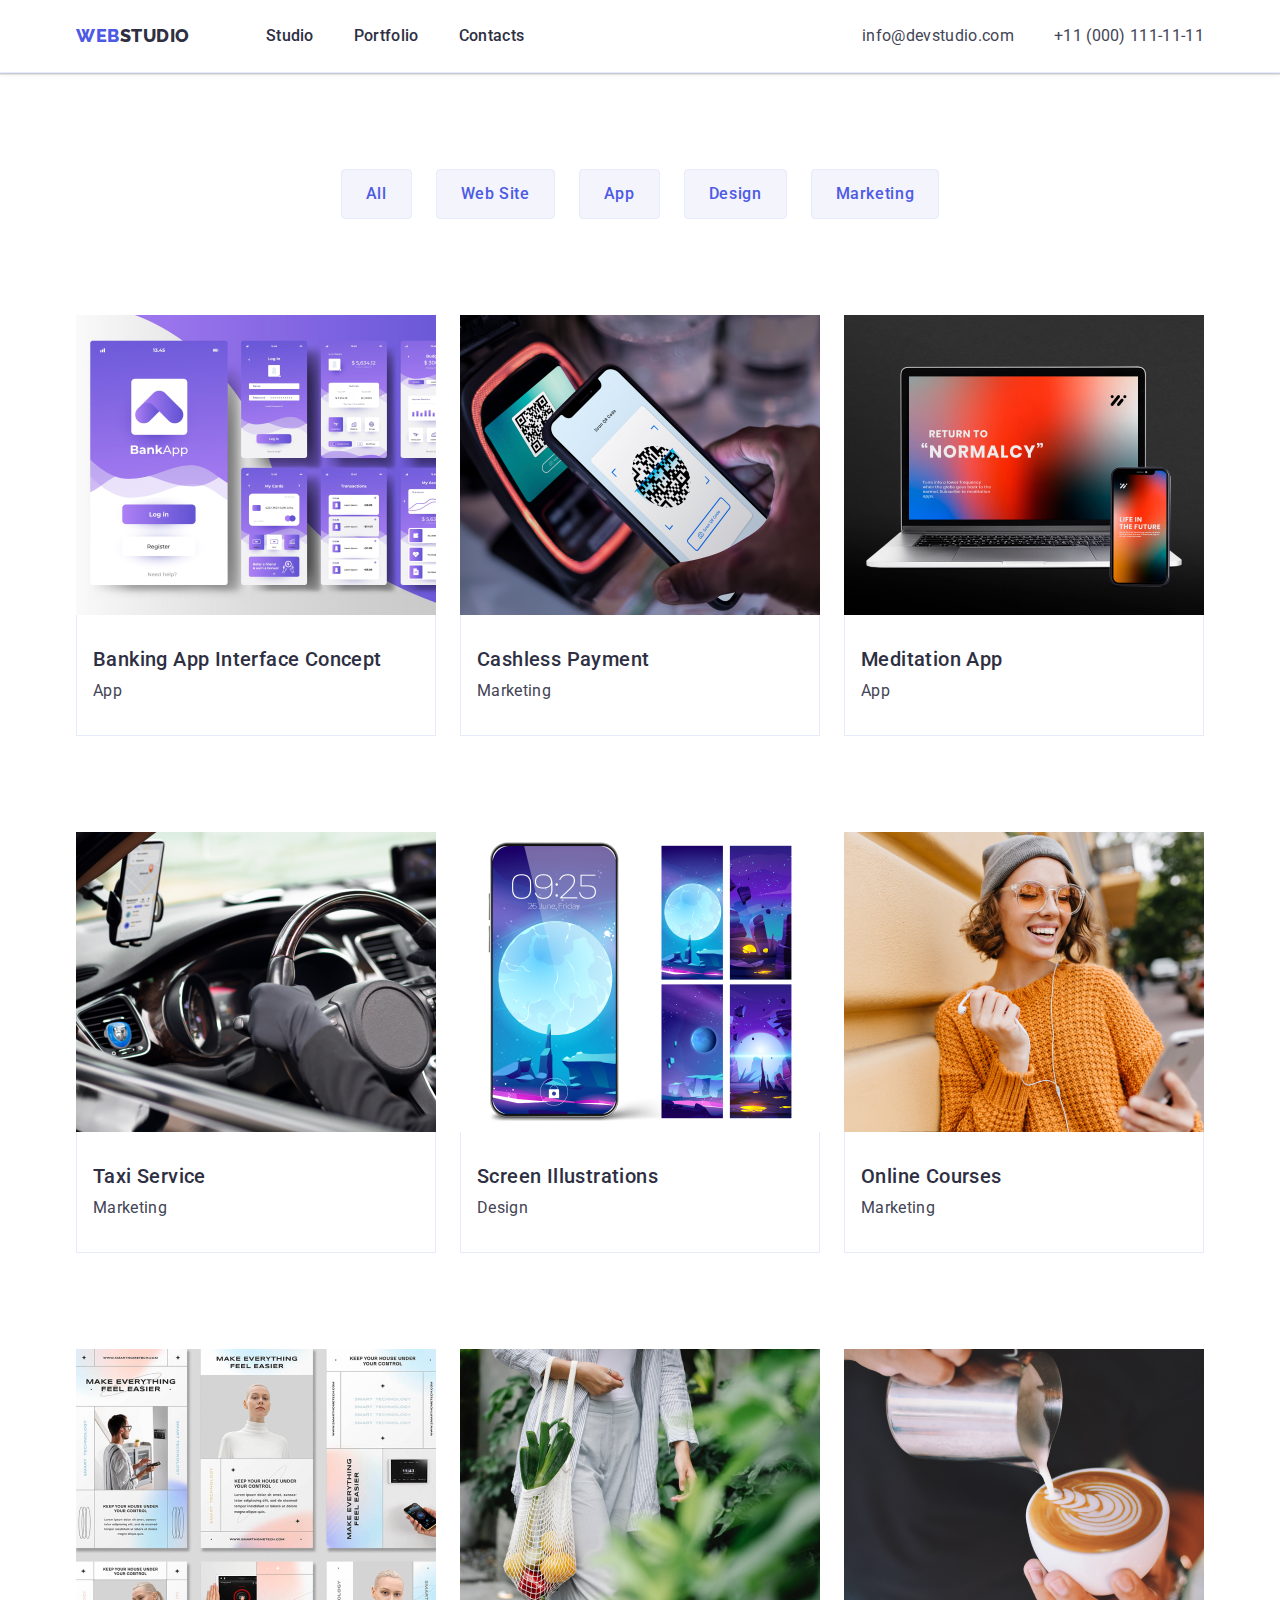
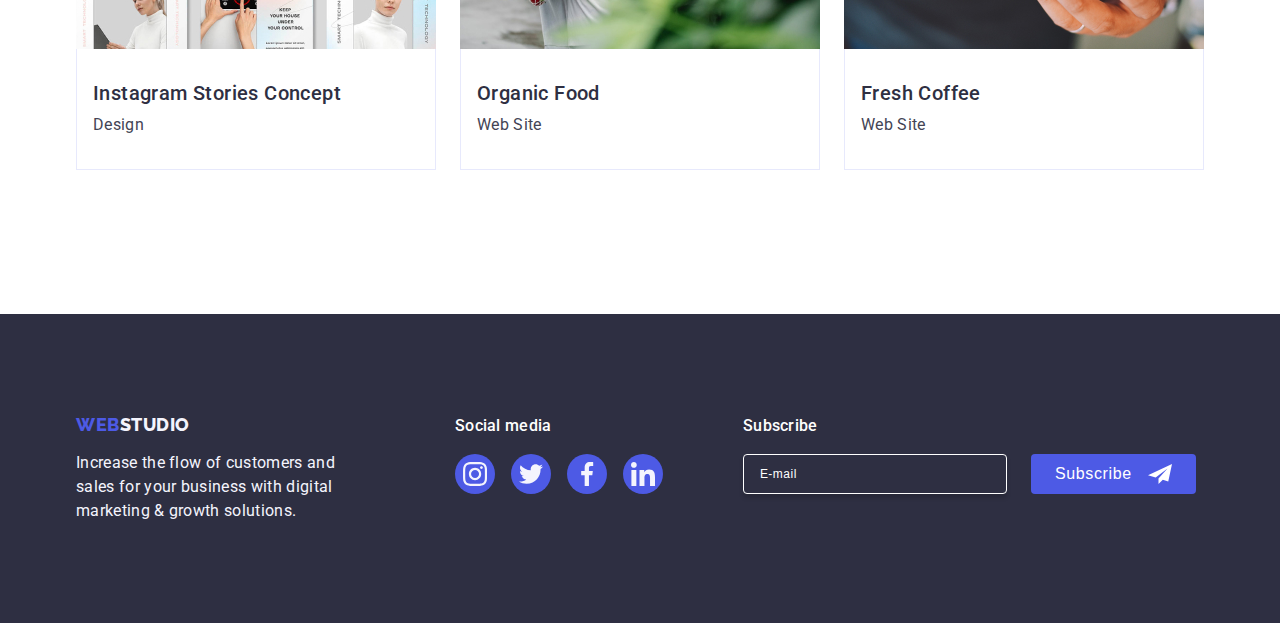
==== portfolio.html @ e76fdb31 "Initial commit" ====
<!DOCTYPE html>
<html lang="en">
  <head>
    <meta charset="UTF-8" />
    <meta name="viewport" content="width=device-width, initial-scale=1.0" />
    <link rel="preconnect" href="https://fonts.googleapis.com" />
    <link rel="preconnect" href="https://fonts.gstatic.com" crossorigin />
    <link
      rel="stylesheet"
      href="https://cdnjs.cloudflare.com/ajax/libs/modern-normalize/2.0.0/modern-normalize.min.css"
      integrity="sha512-4xo8blKMVCiXpTaLzQSLSw3KFOVPWhm/TRtuPVc4WG6kUgjH6J03IBuG7JZPkcWMxJ5huwaBpOpnwYElP/m6wg=="
      crossorigin="anonymous"
      referrerpolicy="no-referrer"
    />
    <link
      href="https://fonts.googleapis.com/css2?family=Raleway:wght@800&family=Roboto:wght@400;500;700;900&display=swap"
      rel="stylesheet"
    />
    <link rel="stylesheet" href="./css/styles.css" />
    <title>Document</title>
  </head>
  <body>
    <header class="header">
      <div class="container container-header">
        <nav class="logo-nav">
          <a href="./index.html" class="logo-link"
            >Web<span class="logo-part">Studio</span></a
          >

          <ul class="list">
            <li>
              <a class="page-description-link" href="./index.html">Studio</a>
            </li>
            <li>
              <a class="page-description-link" href="./portfolio.html"
                >Portfolio</a
              >
            </li>
            <li><a class="page-description-link" href="">Contacts</a></li>
          </ul>
        </nav>

        <address class="contact">
          <ul class="list">
            <li>
              <a
                href="mailto:info@devstudio.com"
                class="address-description link"
                >info@devstudio.com</a
              >
            </li>
            <li>
              <a href="tel:+110001111111" class="address-description link"
                >+11 (000) 111-11-11</a
              >
            </li>
          </ul>
        </address>
      </div>
    </header>
    <main>
      <section class="projects">
        <div class="container">
          <h1 class="visually-hidden">.</h1>
          <ul class="filter-list list">
            <li>
              <button
                class="filter layout portfolio-button-transition"
                type="button"
              >
                All
              </button>
            </li>
            <li>
              <button
                class="filter layout portfolio-button-transition"
                type="button"
              >
                Web Site
              </button>
            </li>
            <li>
              <button
                class="filter layout portfolio-button-transition"
                type="button"
              >
                App
              </button>
            </li>
            <li>
              <button
                class="filter layout portfolio-button-transition"
                type="button"
              >
                Design
              </button>
            </li>
            <li>
              <button
                class="filter layout portfolio-button-transition"
                type="button"
              >
                Marketing
              </button>
            </li>
          </ul>

          <ul class="projects-list">
            <li class="filter-photos-list">
              <a href="" class="link link-cards">
                <div class="portfolio-images">
                  <img
                    class="images"
                    src="./images/bankapp.jpg"
                    alt="banking app interface concept"
                    width="360"
                    height="300"
                  />
                  <p class="paragraph-transition">
                    14 Stylish and User-Friendly App Design Concepts · Task
                    Manager App · Calorie Tracker App · Exotic Fruit Ecommerce
                    App · Cloud Storage App
                  </p>
                </div>
                <div class="service-box">
                  <h2 class="project-title">Banking App Interface Concept</h2>
                  <p class="project-paragraph">App</p>
                </div>
              </a>
            </li>

            <li class="filter-photos-list">
              <a href="" class="link link-cards">
                <div class="portfolio-images">
                  <img
                    class="images"
                    src="./images/cashlesspayment.jpg"
                    alt="qr code on iphone screen"
                    width="360"
                    height="300"
                  />
                  <p class="paragraph-transition">
                    14 Stylish and User-Friendly App Design Concepts · Task
                    Manager App · Calorie Tracker App · Exotic Fruit Ecommerce
                    App · Cloud Storage App
                  </p>
                </div>
                <div class="service-box">
                  <h2 class="project-title">Cashless Payment</h2>
                  <p class="project-paragraph">Marketing</p>
                </div>
              </a>
            </li>

            <li class="filter-photos-list">
              <a href="" class="link link-cards">
                <div class="portfolio-images">
                  <img
                    class="images"
                    src="./images/meditationapp.jpg"
                    alt="laptop and phone"
                    width="360"
                    height="300"
                  />
                  <p class="paragraph-transition">
                    14 Stylish and User-Friendly App Design Concepts · Task
                    Manager App · Calorie Tracker App · Exotic Fruit Ecommerce
                    App · Cloud Storage App
                  </p>
                </div>

                <div class="service-box">
                  <h2 class="project-title">Meditation App</h2>
                  <p class="project-paragraph">App</p>
                </div>
              </a>
            </li>
            <li class="filter-photos-list">
              <a href="" class="link link-cards">
                <div class="portfolio-images">
                  <img
                    class="images"
                    src="./images/taxiservice.jpg"
                    alt="steering wheel"
                    width="360"
                    height="300"
                  />
                  <p class="paragraph-transition">
                    14 Stylish and User-Friendly App Design Concepts · Task
                    Manager App · Calorie Tracker App · Exotic Fruit Ecommerce
                    App · Cloud Storage App
                  </p>
                </div>
                <div class="service-box">
                  <h2 class="project-title">Taxi Service</h2>
                  <p class="project-paragraph">Marketing</p>
                </div>
              </a>
            </li>

            <li class="filter-photos-list">
              <a href="" class="link link-cards">
                <div class="portfolio-images">
                  <img
                    class="images"
                    src="./images/screenillustrations.jpg"
                    alt="phones with moon backgrounds"
                    width="360"
                    height="300"
                  />
                  <p class="paragraph-transition">
                    14 Stylish and User-Friendly App Design Concepts · Task
                    Manager App · Calorie Tracker App · Exotic Fruit Ecommerce
                    App · Cloud Storage App
                  </p>
                </div>
                <div class="service-box">
                  <h2 class="project-title">Screen Illustrations</h2>
                  <p class="project-paragraph">Design</p>
                </div>
              </a>
            </li>
            <li class="filter-photos-list">
              <a href="" class="link link-cards">
                <div class="portfolio-images">
                  <img
                    class="images"
                    src="./images/onlinecourses.jpg"
                    alt="smiling woman wearing sunglasses"
                    width="360"
                    height="300"
                  />
                  <p class="paragraph-transition">
                    14 Stylish and User-Friendly App Design Concepts · Task
                    Manager App · Calorie Tracker App · Exotic Fruit Ecommerce
                    App · Cloud Storage App
                  </p>
                </div>
                <div class="service-box">
                  <h2 class="project-title">Online Courses</h2>
                  <p class="project-paragraph">Marketing</p>
                </div>
              </a>
            </li>
            <li class="filter-photos-list">
              <a href="" class="link link-cards">
                <div class="portfolio-images">
                  <img
                    class="images"
                    src="./images/instastories.jpg"
                    alt="instagram stories"
                    width="360"
                    height="300"
                  />
                  <p class="paragraph-transition">
                    14 Stylish and User-Friendly App Design Concepts · Task
                    Manager App · Calorie Tracker App · Exotic Fruit Ecommerce
                    App · Cloud Storage App
                  </p>
                </div>
                <div class="service-box">
                  <h2 class="project-title">Instagram Stories Concept</h2>
                  <p class="project-paragraph">Design</p>
                </div>
              </a>
            </li>
            <li class="filter-photos-list">
              <a href="" class="link link-cards">
                <div class="portfolio-images">
                  <img
                    class="images"
                    src="./images/organicfood.jpg"
                    alt="woman carrying a bag of vegetable"
                    width="360"
                    height="300"
                  />
                  <p class="paragraph-transition">
                    14 Stylish and User-Friendly App Design Concepts · Task
                    Manager App · Calorie Tracker App · Exotic Fruit Ecommerce
                    App · Cloud Storage App
                  </p>
                </div>
                <div class="service-box">
                  <h2 class="project-title">Organic Food</h2>
                  <p class="project-paragraph">Web Site</p>
                </div>
              </a>
            </li>
            <li class="filter-photos-list">
              <a href="" class="link link-cards">
                <div class="portfolio-images">
                  <img
                    class="images"
                    src="./images/freshcoffee.jpg"
                    alt="coffe art"
                    width="360"
                    height="300"
                  />
                  <p class="paragraph-transition">
                    14 Stylish and User-Friendly App Design Concepts · Task
                    Manager App · Calorie Tracker App · Exotic Fruit Ecommerce
                    App · Cloud Storage App
                  </p>
                </div>
                <div class="service-box">
                  <h2 class="project-title">Fresh Coffee</h2>
                  <p class="project-paragraph">Web Site</p>
                </div>
              </a>
            </li>
          </ul>
        </div>
      </section>
    </main>
    <footer class="footer">
      <div class="container container-footer">
        <div class="footer-logo-and-description">
          <a href="./index.html" class="logo-part-foot"
            >WEB<span class="logo-foot">Studio</span></a
          >
          <p class="footer-paragraph">
            Increase the flow of customers and <br />sales for your business
            with digital <br />
            marketing & growth solutions.
          </p>
        </div>
        <div>
          <p class="footer-social-media-paragraph">Social media</p>
          <ul class="footer-list">
            <li class="footer-item-social-media-list">
              <a href="" class="footer-social-media-link">
                <svg width="24" height="24" class="footer-logo">
                  <use href="./images/icons.svg#instagram" />
                </svg>
              </a>
            </li>
            <li class="footer-item-social-media-list">
              <a href="" class="footer-social-media-link">
                <svg width="24" height="24" class="footer-logo">
                  <use href="./images/icons.svg#twitter" />
                </svg>
              </a>
            </li>
            <li class="footer-item-social-media-list">
              <a href="" class="footer-social-media-link">
                <svg width="24" height="24" class="footer-logo">
                  <use href="./images/icons.svg#facebook" />
                </svg>
              </a>
            </li>
            <li class="footer-item-social-media-list">
              <a href="" class="footer-social-media-link">
                <svg width="24" height="24" class="footer-logo">
                  <use href="./images/icons.svg#linkedin" />
                </svg>
              </a>
            </li>
          </ul>
        </div>
        <div class="footer-subscribe-container">
          <p class="footer-subscribe-paragraph">Subscribe</p>
          <form class="footer-subscribe-form">
            <label for="subscribe" class="footer-subscribe-label">
              <input
                id="subscribe"
                type="email"
                placeholder="E-mail"
                name="email"
                class="footer-subscribe-input"
              />
            </label>
            <button type="submit" class="footer-subscribe-button">
              Subscribe
              <svg width="24" height="24" class="footer-subscribe-svg">
                <use href="./images/icons.svg#subscribe-footer"></use>
              </svg>
            </button>
          </form>
        </div>
      </div>
    </footer>
    <script src="./js/modal.js"></script>
  </body>
</html>
---- css/styles.css ----
* {
  box-sizing: border-box;
  margin: 0;
  padding: 0;
}
body {
  font-family: "Roboto", sans-serif;
  color: #434455;
  background-color: var(--white);

  margin: 0 auto;
  /* max-width: 1440px; */
}

ul,
ol {
  list-style: none;
  margin: 0;
  padding-left: 0;
}

:root {
  --main-blue: #2196f3;
  --purple: #4d5ae5;
  --navy-blue: #2e2f42;
  --grey-paragraphs: #434455;
  --off-white: #f4f4fd;
  --white: #fff;
  --grey-customer: #8e8f99;
  --modal-checkbox: #404bbf;
}
.section {
  padding: 120px 0;
}
/* Logo section */

.header {
  border-bottom: 1px solid #e7e9fc;
  box-shadow: 0px 2px 1px rgba(46, 47, 66, 0.08),
    0px 1px 1px rgba(46, 47, 66, 0.16), 0px 1px 6px rgba(46, 47, 66, 0.08);
}
.container {
  width: 1158px;
  margin: 0 auto;
  padding-left: 15px;
  padding-right: 15px;
}
.container-header {
  display: flex;
  justify-content: space-between;
  align-items: center;
}

.logo-nav {
  display: flex;
  align-items: center;
}
.logo-link {
  font-family: "Raleway", sans-serif;
  color: #4d5ae5;
  font-size: 18px;
  font-weight: 800;
  line-height: 1.17em;
  letter-spacing: 0.54px;
  text-transform: uppercase;
  margin-right: 76px;
  text-decoration: none;
}

.logo-part {
  color: #2e2f42;
  font-family: "Raleway", sans-serif;
}
.logo {
  font-family: "Raleway", sans-serif;
  color: #4d5ae5;
  font-size: 18px;
  line-height: 1.17;
  font-weight: 800;
  letter-spacing: 0.03em;
  text-transform: uppercase;
}
.logo-part {
  font-family: "Raleway", sans-serif;
  font-size: 18px;
  font-weight: 800;
  line-height: 1.17em;
  letter-spacing: 0.54px;
  text-transform: uppercase;
  display: inline-block;
}
/* Page description */
.list {
  display: flex;
  gap: 40px;
}

.page-description-link {
  color: #2e2f42;
  font-size: 16px;
  line-height: 1.5;
  font-weight: 500;
  letter-spacing: 0.02em;
  letter-spacing: 0.32px;
  display: inline-block;
  padding: 24px 0;
  text-decoration: none;
  position: relative;
  /* color: #404bbf; */
  transition: color 250ms cubic-bezier(0.4, 0, 0.2, 1);
}
.page-description-link:hover::after {
  content: "";
  position: absolute;
  width: 100%;
  height: 4px;
  left: 0;
  bottom: -1px;
  background-color: #404bbf;
  border-radius: 2px;
}

.page-description-link:hover {
  color: #404bbf;
}

.page-description-link:focus {
  color: #404bbf;
}

/* Contacts */
.contact {
  font-style: normal;
  color: #757575;
  font-size: 14px;
  font-weight: 500;
  letter-spacing: 0.02em;
}
.address-description {
  color: #434455;
  font-size: 16px;
  font-weight: 400;
  line-height: 1.5;
  letter-spacing: 0.32px;
  text-decoration: none;
  transition: color 250ms cubic-bezier(0.4, 0, 0.2, 1);
}
.link {
  padding: 24px 0 24px;
  text-decoration: none;
  display: block;
}

.link:hover,
.link:focus {
  box-shadow: 0px 2px 1px 0px rgba(46, 47, 66, 0.08),
    0px 1px 1px 0px rgba(46, 47, 66, 0.16),
    0px 1px 6px 0px rgba(46, 47, 66, 0.08);
}

.address-description:hover,
.address-description:focus {
  color: #404bbf;
}
/* Main */

.first-section-background {
  background-image: linear-gradient(
      rgba(46, 47, 66, 0.7),
      rgba(46, 47, 66, 0.7)
    ),
    url(../images/section1backgroung.jpg);
  /* max-width: 1440px; */
  background-repeat: no-repeat;
  background-position: center;
  background-size: cover;
  max-width: 1440px;
}
.main-title {
  padding: 188px 0;
  background-color: #2e2f42;
}
.main-text {
  color: #ffffff;
  font-weight: 700;
  font-size: 56px;
  line-height: 1.07em;
  text-align: center;
  letter-spacing: 1.12px;
  margin: 0 auto;
  max-width: 496px;
  padding-bottom: 48px;
}

.hero-button {
  font-family: "Roboto", sans-serif;
  color: #ffffff;
  background-color: #4d5ae5;
  font-size: 16px;
  font-weight: 500;
  line-height: 1.5em;
  letter-spacing: 0.04em;
  cursor: pointer;
  display: block;
  min-width: 169px;
  height: 56px;
  border-radius: 4px;
  border: none;
  margin: 0 auto;
  transition: background-color 250ms cubic-bezier(0.4, 0, 0.2, 1);
}

.hero-button:hover,
.hero-button:focus {
  color: #ffffff;
  background-color: #404bbf;
}
.hero {
  background-color: #2e2f42;
  padding: 188px 0;
}
.hero-title {
  color: #fff;
  text-align: center;
  font-size: 56px;
  font-weight: 700px;
  line-height: 1.07;
  letter-spacing: 1.12px;
  max-width: 496px;
}
/* goals list */
h2 {
  color: #2e2f42;
}

.goals-list-list {
  list-style: none;
  display: flex;
  gap: 24px;
  justify-content: center;
  padding: 0;
}
.goals-list-two {
  flex-basis: calc((100% - 72px) / 4);
}

.goals-title {
  color: var(--navy-blue);
  font-size: 20px;
  font-weight: 500;
  line-height: 1.2;
  letter-spacing: 0.4px;
  margin-bottom: 8px;
}

.goals-paragraph {
  color: var(--grey-paragraphs);
  font-size: 16px;
  line-height: 1.5;
  letter-spacing: 0.02em;
}
/* What are we doing */
.section-what-are-we-doing {
  padding-bottom: 120px;
}
.what-are-we-doing-title {
  color: var(--navy-blue);
  font-size: 36px;
  font-weight: 700px;
  line-height: 1.11;
  letter-spacing: 0.02em;
  text-align: center;
  text-transform: capitalize;
  margin-bottom: 72px;
}
.what-are-we-doing-list {
  display: flex;
  gap: 24px;
}
.images {
  display: block;
  max-width: 100%;
  height: auto;
}
.section-two-list {
  width: calc((100% - 48px) / 3);
}
/* our team */
.our-team-title {
  color: var(--navy-blue);
  font-size: 36px;
  font-weight: 700px;
  line-height: 1.11;
  letter-spacing: 0.72px;
  text-align: center;
  text-transform: capitalize;
  margin-bottom: 72px;
}
.our-team-background {
  background-color: #f4f4fd;
  padding: 120px 0;
}
.our-team-title-list {
  display: flex;
  gap: 24px;
}
.our-team-names {
  padding: 32px 0;
  text-align: center;

  background-color: #ffffff;
}
.our-team-name {
  color: var(--navy-blue);
  font-size: 20px;
  font-weight: 500;
  line-height: 1.2;
  letter-spacing: 0.4px;

  margin-bottom: 8px;
}
.our-team-paragraph {
  color: var(--grey-paragraphs);
  font-size: 16px;
  line-height: 1.5;
  letter-spacing: 0.32px;
  margin-bottom: 8px;
}
.our-team-box {
  width: calc((100% - 72px) / 4);

  border-radius: 0px 0px 4px 4px;
  box-shadow: 0px 2px 1px 0px rgba(46, 47, 66, 0.08),
    0px 1px 1px 0px rgba(46, 47, 66, 0.16),
    0px 1px 6px 0px rgba(46, 47, 66, 0.08);
}
.our-team {
  background-color: #f4f4fd;
  padding: 0;
}
/* Footer */
.footer {
  background-color: #2e2f42;
  padding: 100px 0;
}
.logo-part-foot {
  color: var(--purple);
  font-family: "Raleway", sans-serif;
  font-size: 18px;
  font-weight: 800;
  line-height: 1.17;
  letter-spacing: 0.54px;
  text-transform: uppercase;
  text-decoration: none;
  display: inline-block;
  margin-bottom: 16px;
}

.logo-foot {
  color: var(--off-white);

  font-family: "Raleway", sans-serif;
  font-size: 18px;
  font-weight: 800;
  line-height: 1.17em;
  letter-spacing: 0.54px;
  text-transform: uppercase;
}
.footer-paragraph {
  color: var(--off-white);
  font-size: 16px;
  letter-spacing: 0.32px;
  font-weight: 400;
  line-height: 1.5em;
  max-width: 264px;
}

.footer-subscribe-container {
  margin-left: 80px;
}

.footer-subscribe-paragraph {
  margin-bottom: 16px;
  font-weight: 500;
  font-size: 16px;
  line-height: 1.5;
  letter-spacing: 0.02em;
  color: var(--white);
}

.footer-subscribe-form {
  display: flex;
  gap: 24px;
}
.footer-subscribe-label {
}

.footer-subscribe-input {
  width: 264px;
  height: 40px;
  border: 1px solid #ffffff;
  background-color: transparent;
  font-size: 12px;
  line-height: 1.5;
  letter-spacing: 0.04em;
  padding-left: 16px;
  box-shadow: 0px 4px 4px 0px rgba(0, 0, 0, 0.15);
  border-radius: 4px;
  color: var(--white);
}

.footer-subscribe-input::placeholder {
  color: var(--white);
}

.footer-subscribe-button {
  min-width: 165px;
  height: 40px;
  display: flex;
  justify-content: center;
  align-items: center;
  font-size: 16px;
  font-weight: 500;
  line-height: 1.5;
  letter-spacing: 0.04em;
  color: var(--white);
  cursor: pointer;
  background-color: #4d5ae5;
  border: none;
  border-radius: 4px;
}

.footer-subscribe-svg {
  margin-left: 16px;
}

/*/PORTFOLIO/*/
.navigation {
  display: flex;
  align-items: center;
}

.filter-list {
  display: flex;
  justify-content: center;
  gap: 24px;
  margin-bottom: 72px;
}
.filter {
  color: #4d5ae5;
  font-size: 16px;
  font-weight: 500;
  line-height: 1.5;
  letter-spacing: 0.04em;
  background-color: #f4f4fd;
  font-family: "Roboto", sans-serif;
  cursor: pointer;
}

.portfolio-button-transition {
  transition: color 250ms cubic-bezier(0.4, 0, 0.2, 1),
    background-color 250ms cubic-bezier(0.4, 0, 0.2, 1),
    border-color 250ms cubic-bezier(0.4, 0, 0.2, 1),
    box-shadow 250ms cubic-bezier(0.4, 0, 0.2, 1);
}



.layout {
  padding: 12px 24px;
  border-radius: 4px;
  border: 1px solid #e7e9fc;
}

.projects-list {
  display: flex;
  flex-wrap: wrap;
  column-gap: 24px;
  row-gap: 48px;
}
.filter-photos-list {
  width: calc((100% - 48px) / 3);
  text-decoration: none;
}

.filter:hover,
.filter:focus {
  color: #ffffff;
  background-color: #404bbf;
  border: 1px solid transparent;
  box-shadow: 0px 2px 2px 0px rgba(0, 0, 0, 0.12),
    0px 2px 1px 0px rgba(0, 0, 0, 0.08), 0px 3px 1px 0px rgba(0, 0, 0, 0.1);
}

.portfolio-images {
  position: relative;
  overflow: hidden;
}

.link-cards {
  position: relative;
  overflow: hidden;
  transition: box-shadow 250ms cubic-bezier(0.4, 0, 0.2, 1);
}

.link-cards:hover .paragraph-transition,
.link-cards:focus .paragraph-transition {
  transform: translateY(0);
}

.paragraph-transition {
  position: absolute;
  top: 0;
  font-size: 16px;
  line-height: 1.5;
  letter-spacing: 0.02em;
  color: var(--off-white);
  padding: 40px 32px;
  background-color: #4d5ae5;
  height: 100%;
  width: 100%;
  transform: translateY(100%);
  transition: transform 250ms cubic-bezier(0.4, 0, 0.2, 1);
}

.service-box {
  padding: 32px 16px;
  border: 1px solid #e7e9fc;
  border-top: none;
}
.project-title {
  color: #2e2f42;
  font-size: 20px;
  font-weight: 500;
  line-height: 1.2;
  letter-spacing: 0.02em;
  margin-bottom: 8px;
}
.project-paragraph {
  color: #434455;
  font-size: 16px;
  letter-spacing: 0.02em;
  font-weight: 400;
  line-height: 1.5em;
}
.projects {
  padding-top: 96px;
  padding-bottom: 120px;
}

.visually-hidden {
  position: absolute;
  width: 1px;
  height: 1px;
  margin: -1px;
  border: 0;
  padding: 0;
  white-space: nowrap;
  clip-path: inset(100%);
  clip: rect(0 0 0 0);
  overflow: hidden;
}
.pages {
  list-style: none;
  text-decoration: none;
}

.main-description {
  background: #2f303a;
  text-align: center;
  padding: 200px 0;
}

.logo-section-two {
  display: flex;
  align-items: center;
  justify-content: center;
  height: 112px;
  background-color: var(--off-white);
  border-radius: 4px;
  margin-bottom: 8px;
}

.list-logo-section-four {
  display: flex;
  justify-content: center;
  gap: 24px;
}
.list-item-social-media-section-four {
  width: 40px;
  height: 40px;
}
.social-media-links-section-four {
  width: 100%;
  height: 100%;
  background-color: var(--purple);
  border-radius: 50%;
  display: flex;
  align-items: center;
  justify-content: center;
  transition: background-color 250ms cubic-bezier(0.4, 0, 0.2, 1);
}

.social-media-links-section-four:hover,
.social-media-links-section-four:focus {
  background-color: #404bbf;
}

.logo-section-four {
  fill: var(--off-white);
}

.customers-title {
  color: var(--navy-blue);
  text-align: center;
  font-size: 36px;
  font-weight: 700;
  line-height: 1.11;
  letter-spacing: 0.72px;
  text-transform: capitalize;
  margin-bottom: 72px;
}

.list-customers {
  display: flex;
  gap: 24px;
}

.item-customers {
  width: calc((100% - 120px) / 6);
  height: 88px;
}

.customer {
  width: 100%;
  height: 100%;
  border: 1px solid var(--grey-customer);
  border-radius: 4px;
  display: flex;
  align-items: center;
  justify-content: center;
  color: var(--grey-customer);
  transition: border-color 250ms cubic-bezier(0.4, 0, 0.2, 1),
    color 250ms cubic-bezier(0.4, 0, 0.2, 1);
}

.customer:hover,
.customer:focus {
  border-color: #404bbf;
  color: #404bbf;
}

.customer-logo {
  fill: currentColor;
  display: flex;
  justify-content: center;
  align-items: center;
  margin: 16px 32px;
}

.customer-logo:hover,
.customer-logo:focus {
  fill: #404bbf;
}

.container-footer {
  display: flex;
  align-items: baseline;
}

.footer-logo-and-description {
  margin-right: 120px;
}

.footer-social-media-paragraph {
  color: var(--white);
  font-size: 16px;
  font-weight: 500;
  line-height: 1.5;
  letter-spacing: 0.02em;
  margin-bottom: 16px;
}

.footer-list {
  display: flex;
  gap: 16px;
}

.footer-item-social-media-list {
  width: 40px;
  height: 40px;
}

.footer-social-media-link {
  width: 100%;
  height: 100%;
  background-color: var(--purple);
  border-radius: 50%;
  display: flex;
  align-items: center;
  justify-content: center;
  transition: background-color 250ms cubic-bezier(0.4, 0, 0.2, 1);
}

.footer-social-media-link:hover,
.footer-social-media-link:focus {
  background-color: #31d0aa;
}

.footer-logo {
  fill: var(--off-white);
}

/* MODAL */
.modal-container {
  position: fixed;
  top: 0;
  left: 0;
  width: 100%;
  height: 100%;
  background-color: rgba(46, 47, 66, 0.4);
  transition: opacity 250ms cubic-bezier(0.4, 0, 0.2, 1),
    visibility 250ms cubic-bezier(0.4, 0, 0.2, 1);
}

.is-hidden {
  opacity: 0;
  visibility: hidden;
  pointer-events: none;
}

.modal-window {
  padding: 72px 24px 24px 24px;
  position: relative;
  top: 50%;
  left: 50%;
  transform: translate(-50%, -50%) scale(1);
  width: 408px;
  min-height: 584px;
  background: #fcfcfc;
  box-shadow: 0px 1px 1px rgba(0, 0, 0, 0.14), 0px 1px 3px rgba(0, 0, 0, 0.12),
    0px 2px 1px rgba(0, 0, 0, 0.2);
  border-radius: 4px;
  transition: transform 250ms cubic-bezier(0.4, 0, 0.2, 1);
  /* z-index: 10; */
}

.modal-button {
  border: 1px solid rgba(0, 0, 0, 0.1);
  position: absolute;
  top: 24px;
  right: 24px;
  width: 24px;
  height: 24px;
  border-radius: 50%;
  display: flex;
  align-items: center;
  justify-content: center;
  background-color: #e7e9fc;
  padding: 0;
  cursor: pointer;
  transition: background-color 250ms cubic-bezier(0.4, 0, 0.2, 1),
    border 250ms cubic-bezier(0.4, 0, 0.2, 1);
}

.modal-button:hover {
  background-color: #404bbf;
  border: none;
  fill: #ffffff;
}

.modal-button:focus {
  background-color: #404bbf;
  border: none;
  fill: #ffffff;
}

.modal-icon {
  transition: fill 250ms cubic-bezier(0.4, 0, 0.2, 1);
}

.modal-icon:hover {
  fill: #ffffff;
}

.modal-icon:focus {
  fill: #ffffff;
}

.modal-paragraph {
  font-weight: 500;
  font-size: 16px;
  line-height: 1.5;
  text-align: center;
  letter-spacing: 0.02em;
  color: var(--navy-blue);
  margin-bottom: 16px;
}

.modal-content {
  margin-bottom: 8px;
}

.modal-label {
  font-size: 12px;
  line-height: 1.17;
  letter-spacing: 0.04em;
  color: var(--grey-customer);
  display: block;
  margin-bottom: 4px;
}

.modal-input-container {
  position: relative;
}

.modal-input {
  width: 100%;
  height: 40px;
  border: 1px solid rgba(46, 47, 66, 0.4);
  border-radius: 4px;
  background-color: transparent;
  padding-left: 38px;
  outline: transparent;
  transition: border-color 250ms cubic-bezier(0.4, 0, 0.2, 1);
}

.modal-input:focus {
  border-color: var(--purple);
}

.modal-user-name-svg {
  position: absolute;
  left: 16px;
  top: 50%;
  transform: translateY(-50%);
  transition: fill 250ms cubic-bezier(0.4, 0, 0.2, 1);
}

.modal-input:focus + .modal-user-name-svg {
  fill: var(--purple);
}

.modal-comment {
  margin-bottom: 16px;
}

.modal-textarea {
  width: 100%;
  height: 120px;
  font-size: 12px;
  line-height: 1.17;
  letter-spacing: 0.04em;
  color: rgba(46, 47, 66, 0.4);
  border: 1px solid rgba(46, 47, 66, 0.4);
  border-radius: 4px;
  background-color: transparent;
  padding: 8px 16px;
  outline: transparent;
  resize: none;
  transition: border-color 250ms cubic-bezier(0.4, 0, 0.2, 1);
}

.modal-textarea:focus {
  border-color: #4d5ae5;
}

.modal-checkbox-container {
  margin-bottom: 24px;
}

.modal-checkbox-input {
  /* padding-left: 50px; */
}

.modal-checkbox-label {
  display: block;
  font-size: 12px;
  line-height: 1.17;
  letter-spacing: 0.04em;
  color: var(--grey-customer);
}

.modal-checkbox-span {
  width: 16px;
  height: 16px;
  border: 1px solid rgba(46, 47, 66, 0.4);
  border-radius: 2px;
  transition: background-color 250ms cubic-bezier(0.4, 0, 0.2, 1),
    border 250ms cubic-bezier(0.4, 0, 0.2, 1),
    fill 250ms cubic-bezier(0.4, 0, 0.2, 1);
  display: inline-flex;
  align-items: center;
  justify-content: center;
  fill: transparent;
}

.modal-checkbox-svg {
}

.modal-checkbox-input:focus + .modal-checkbox-label .modal-checkbox-span {
  outline: 2px solid var(--modal-checkbox);
}

.modal-checkbox-input:checked + .modal-checkbox-label span:first-child {
  background-color: var(--modal-checkbox);
  border: none;
  fill: #f4f4fd;

  /* }accent-color: var(--off-white); */
}

.modal-checkbox-link {
  color: var(--purple);
}

.form-button {
  font-family: "Roboto", sans-serif;
  display: block;
  margin-left: auto;
  margin-right: auto;
  min-width: 169px;
  height: 56px;
  font-size: 16px;
  font-weight: 500;
  line-height: 1.5;
  letter-spacing: 0.04em;
  color: #ffffff;
  cursor: pointer;
  background-color: #4d5ae5;
  border: none;
  border-radius: 4px;
  transition: background-color 250ms cubic-bezier(0.4, 0, 0.2, 1);
}
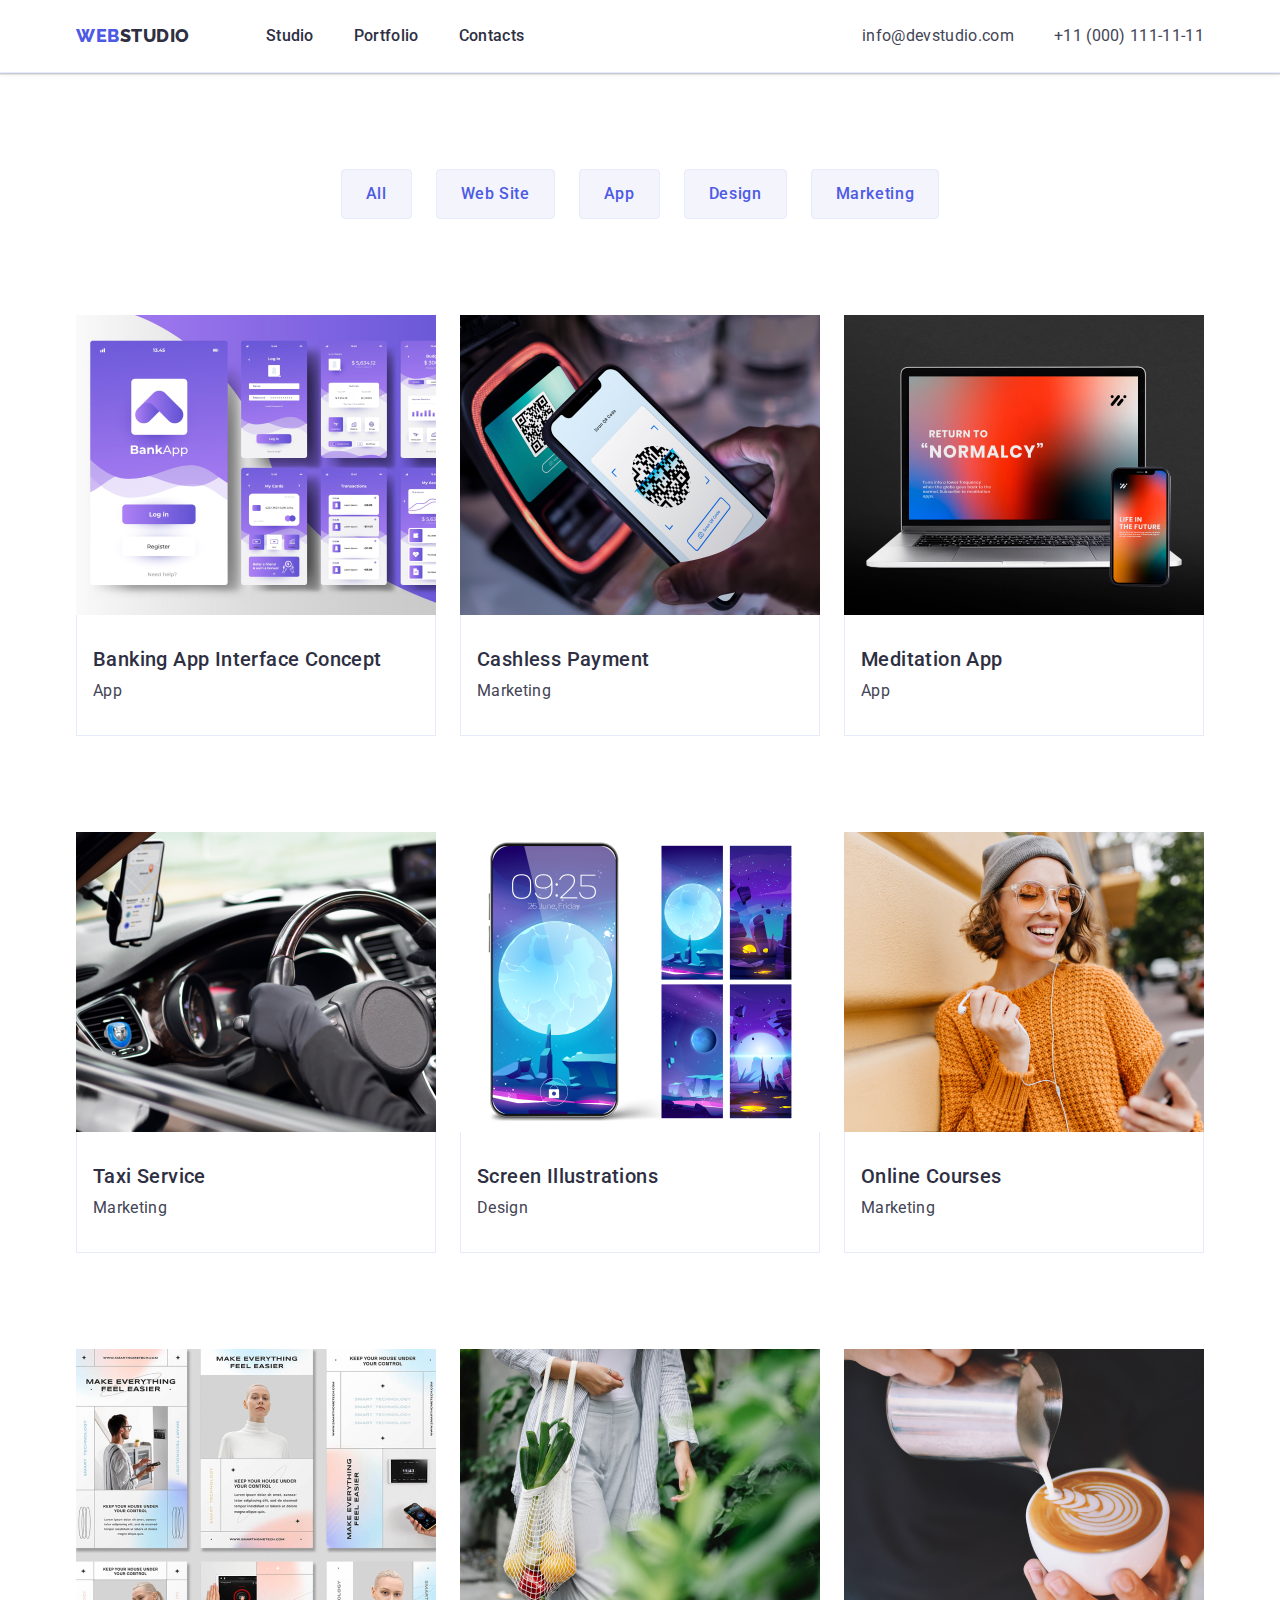
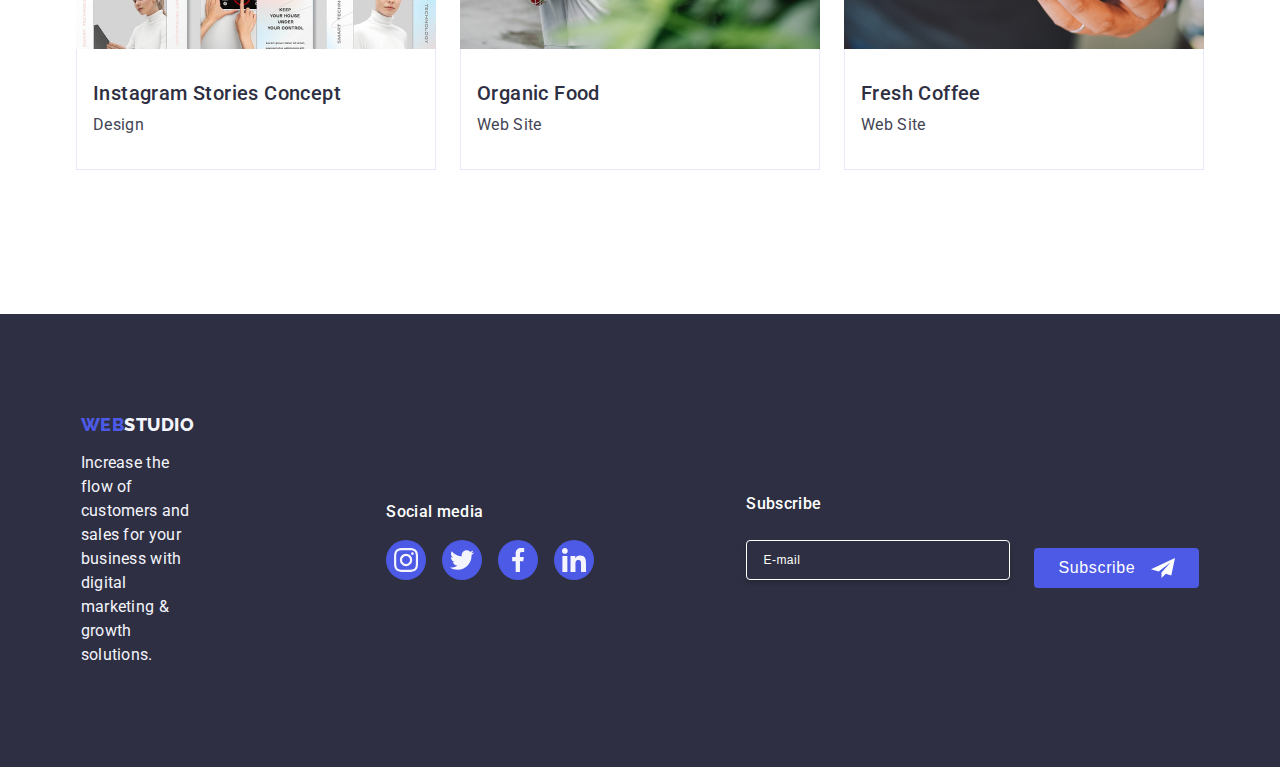
==== commit a7c1db2c: "mobile-first" ====
--- a/portfolio.html
+++ b/portfolio.html
@@ -17,6 +17,9 @@
       rel="stylesheet"
     />
     <link rel="stylesheet" href="./css/styles.css" />
+    <link rel="stylesheet" href="./css/header-styles.css" />
+    <link rel="stylesheet" href="./css/portfolio-styles.css" />
+    <link rel="stylesheet" href="./css/footer-styles.css" />
     <title>Document</title>
   </head>
   <body>
@@ -27,7 +30,7 @@
             >Web<span class="logo-part">Studio</span></a
           >
 
-          <ul class="list">
+          <ul class="list-nav">
             <li>
               <a class="page-description-link" href="./index.html">Studio</a>
             </li>
@@ -41,7 +44,7 @@
         </nav>
 
         <address class="contact">
-          <ul class="list">
+          <ul class="list-nav">
             <li>
               <a
                 href="mailto:info@devstudio.com"
@@ -59,261 +62,258 @@
       </div>
     </header>
     <main>
-      <section class="projects">
-        <div class="container">
-          <h1 class="visually-hidden">.</h1>
-          <ul class="filter-list list">
-            <li>
-              <button
-                class="filter layout portfolio-button-transition"
-                type="button"
-              >
-                All
-              </button>
-            </li>
-            <li>
-              <button
-                class="filter layout portfolio-button-transition"
-                type="button"
-              >
-                Web Site
-              </button>
-            </li>
-            <li>
-              <button
-                class="filter layout portfolio-button-transition"
-                type="button"
-              >
-                App
-              </button>
-            </li>
-            <li>
-              <button
-                class="filter layout portfolio-button-transition"
-                type="button"
-              >
-                Design
-              </button>
-            </li>
-            <li>
-              <button
-                class="filter layout portfolio-button-transition"
-                type="button"
-              >
-                Marketing
-              </button>
-            </li>
-          </ul>
-
-          <ul class="projects-list">
-            <li class="filter-photos-list">
-              <a href="" class="link link-cards">
-                <div class="portfolio-images">
-                  <img
-                    class="images"
-                    src="./images/bankapp.jpg"
-                    alt="banking app interface concept"
-                    width="360"
-                    height="300"
-                  />
-                  <p class="paragraph-transition">
-                    14 Stylish and User-Friendly App Design Concepts · Task
-                    Manager App · Calorie Tracker App · Exotic Fruit Ecommerce
-                    App · Cloud Storage App
-                  </p>
-                </div>
-                <div class="service-box">
-                  <h2 class="project-title">Banking App Interface Concept</h2>
-                  <p class="project-paragraph">App</p>
-                </div>
-              </a>
-            </li>
-
-            <li class="filter-photos-list">
-              <a href="" class="link link-cards">
-                <div class="portfolio-images">
-                  <img
-                    class="images"
-                    src="./images/cashlesspayment.jpg"
-                    alt="qr code on iphone screen"
-                    width="360"
-                    height="300"
-                  />
-                  <p class="paragraph-transition">
-                    14 Stylish and User-Friendly App Design Concepts · Task
-                    Manager App · Calorie Tracker App · Exotic Fruit Ecommerce
-                    App · Cloud Storage App
-                  </p>
-                </div>
-                <div class="service-box">
-                  <h2 class="project-title">Cashless Payment</h2>
-                  <p class="project-paragraph">Marketing</p>
-                </div>
-              </a>
-            </li>
-
-            <li class="filter-photos-list">
-              <a href="" class="link link-cards">
-                <div class="portfolio-images">
-                  <img
-                    class="images"
-                    src="./images/meditationapp.jpg"
-                    alt="laptop and phone"
-                    width="360"
-                    height="300"
-                  />
-                  <p class="paragraph-transition">
-                    14 Stylish and User-Friendly App Design Concepts · Task
-                    Manager App · Calorie Tracker App · Exotic Fruit Ecommerce
-                    App · Cloud Storage App
-                  </p>
-                </div>
-
-                <div class="service-box">
-                  <h2 class="project-title">Meditation App</h2>
-                  <p class="project-paragraph">App</p>
-                </div>
-              </a>
-            </li>
-            <li class="filter-photos-list">
-              <a href="" class="link link-cards">
-                <div class="portfolio-images">
-                  <img
-                    class="images"
-                    src="./images/taxiservice.jpg"
-                    alt="steering wheel"
-                    width="360"
-                    height="300"
-                  />
-                  <p class="paragraph-transition">
-                    14 Stylish and User-Friendly App Design Concepts · Task
-                    Manager App · Calorie Tracker App · Exotic Fruit Ecommerce
-                    App · Cloud Storage App
-                  </p>
-                </div>
-                <div class="service-box">
-                  <h2 class="project-title">Taxi Service</h2>
-                  <p class="project-paragraph">Marketing</p>
-                </div>
-              </a>
-            </li>
-
-            <li class="filter-photos-list">
-              <a href="" class="link link-cards">
-                <div class="portfolio-images">
-                  <img
-                    class="images"
-                    src="./images/screenillustrations.jpg"
-                    alt="phones with moon backgrounds"
-                    width="360"
-                    height="300"
-                  />
-                  <p class="paragraph-transition">
-                    14 Stylish and User-Friendly App Design Concepts · Task
-                    Manager App · Calorie Tracker App · Exotic Fruit Ecommerce
-                    App · Cloud Storage App
-                  </p>
-                </div>
-                <div class="service-box">
-                  <h2 class="project-title">Screen Illustrations</h2>
-                  <p class="project-paragraph">Design</p>
-                </div>
-              </a>
-            </li>
-            <li class="filter-photos-list">
-              <a href="" class="link link-cards">
-                <div class="portfolio-images">
-                  <img
-                    class="images"
-                    src="./images/onlinecourses.jpg"
-                    alt="smiling woman wearing sunglasses"
-                    width="360"
-                    height="300"
-                  />
-                  <p class="paragraph-transition">
-                    14 Stylish and User-Friendly App Design Concepts · Task
-                    Manager App · Calorie Tracker App · Exotic Fruit Ecommerce
-                    App · Cloud Storage App
-                  </p>
-                </div>
-                <div class="service-box">
-                  <h2 class="project-title">Online Courses</h2>
-                  <p class="project-paragraph">Marketing</p>
-                </div>
-              </a>
-            </li>
-            <li class="filter-photos-list">
-              <a href="" class="link link-cards">
-                <div class="portfolio-images">
-                  <img
-                    class="images"
-                    src="./images/instastories.jpg"
-                    alt="instagram stories"
-                    width="360"
-                    height="300"
-                  />
-                  <p class="paragraph-transition">
-                    14 Stylish and User-Friendly App Design Concepts · Task
-                    Manager App · Calorie Tracker App · Exotic Fruit Ecommerce
-                    App · Cloud Storage App
-                  </p>
-                </div>
-                <div class="service-box">
-                  <h2 class="project-title">Instagram Stories Concept</h2>
-                  <p class="project-paragraph">Design</p>
-                </div>
-              </a>
-            </li>
-            <li class="filter-photos-list">
-              <a href="" class="link link-cards">
-                <div class="portfolio-images">
-                  <img
-                    class="images"
-                    src="./images/organicfood.jpg"
-                    alt="woman carrying a bag of vegetable"
-                    width="360"
-                    height="300"
-                  />
-                  <p class="paragraph-transition">
-                    14 Stylish and User-Friendly App Design Concepts · Task
-                    Manager App · Calorie Tracker App · Exotic Fruit Ecommerce
-                    App · Cloud Storage App
-                  </p>
-                </div>
-                <div class="service-box">
-                  <h2 class="project-title">Organic Food</h2>
-                  <p class="project-paragraph">Web Site</p>
-                </div>
-              </a>
-            </li>
-            <li class="filter-photos-list">
-              <a href="" class="link link-cards">
-                <div class="portfolio-images">
-                  <img
-                    class="images"
-                    src="./images/freshcoffee.jpg"
-                    alt="coffe art"
-                    width="360"
-                    height="300"
-                  />
-                  <p class="paragraph-transition">
-                    14 Stylish and User-Friendly App Design Concepts · Task
-                    Manager App · Calorie Tracker App · Exotic Fruit Ecommerce
-                    App · Cloud Storage App
-                  </p>
-                </div>
-                <div class="service-box">
-                  <h2 class="project-title">Fresh Coffee</h2>
-                  <p class="project-paragraph">Web Site</p>
-                </div>
-              </a>
-            </li>
-          </ul>
-        </div>
-      </section>
+      <div class="container">
+        <section class="projects">
+          <div>
+            <h1 class="visually-hidden">.</h1>
+            <ul class="filter-list list">
+              <li>
+                <button
+                  class="filter layout portfolio-button-transition"
+                  type="button"
+                >
+                  All
+                </button>
+              </li>
+              <li>
+                <button
+                  class="filter layout portfolio-button-transition"
+                  type="button"
+                >
+                  Web Site
+                </button>
+              </li>
+              <li>
+                <button
+                  class="filter layout portfolio-button-transition"
+                  type="button"
+                >
+                  App
+                </button>
+              </li>
+              <li>
+                <button
+                  class="filter layout portfolio-button-transition"
+                  type="button"
+                >
+                  Design
+                </button>
+              </li>
+              <li>
+                <button
+                  class="filter layout portfolio-button-transition"
+                  type="button"
+                >
+                  Marketing
+                </button>
+              </li>
+            </ul>
+            <ul class="projects-list">
+              <li class="filter-photos-list">
+                <a href="" class="link link-cards">
+                  <div class="portfolio-images">
+                    <img
+                      class="images"
+                      src="./images/bankapp.jpg"
+                      alt="banking app interface concept"
+                      width="360"
+                      height="300"
+                    />
+                    <p class="paragraph-transition">
+                      14 Stylish and User-Friendly App Design Concepts · Task
+                      Manager App · Calorie Tracker App · Exotic Fruit Ecommerce
+                      App · Cloud Storage App
+                    </p>
+                  </div>
+                  <div class="service-box">
+                    <h2 class="project-title">Banking App Interface Concept</h2>
+                    <p class="project-paragraph">App</p>
+                  </div>
+                </a>
+              </li>
+              <li class="filter-photos-list">
+                <a href="" class="link link-cards">
+                  <div class="portfolio-images">
+                    <img
+                      class="images"
+                      src="./images/cashlesspayment.jpg"
+                      alt="qr code on iphone screen"
+                      width="360"
+                      height="300"
+                    />
+                    <p class="paragraph-transition">
+                      14 Stylish and User-Friendly App Design Concepts · Task
+                      Manager App · Calorie Tracker App · Exotic Fruit Ecommerce
+                      App · Cloud Storage App
+                    </p>
+                  </div>
+                  <div class="service-box">
+                    <h2 class="project-title">Cashless Payment</h2>
+                    <p class="project-paragraph">Marketing</p>
+                  </div>
+                </a>
+              </li>
+              <li class="filter-photos-list">
+                <a href="" class="link link-cards">
+                  <div class="portfolio-images">
+                    <img
+                      class="images"
+                      src="./images/meditationapp.jpg"
+                      alt="laptop and phone"
+                      width="360"
+                      height="300"
+                    />
+                    <p class="paragraph-transition">
+                      14 Stylish and User-Friendly App Design Concepts · Task
+                      Manager App · Calorie Tracker App · Exotic Fruit Ecommerce
+                      App · Cloud Storage App
+                    </p>
+                  </div>
+                  <div class="service-box">
+                    <h2 class="project-title">Meditation App</h2>
+                    <p class="project-paragraph">App</p>
+                  </div>
+                </a>
+              </li>
+              <li class="filter-photos-list">
+                <a href="" class="link link-cards">
+                  <div class="portfolio-images">
+                    <img
+                      class="images"
+                      src="./images/taxiservice.jpg"
+                      alt="steering wheel"
+                      width="360"
+                      height="300"
+                    />
+                    <p class="paragraph-transition">
+                      14 Stylish and User-Friendly App Design Concepts · Task
+                      Manager App · Calorie Tracker App · Exotic Fruit Ecommerce
+                      App · Cloud Storage App
+                    </p>
+                  </div>
+                  <div class="service-box">
+                    <h2 class="project-title">Taxi Service</h2>
+                    <p class="project-paragraph">Marketing</p>
+                  </div>
+                </a>
+              </li>
+              <li class="filter-photos-list">
+                <a href="" class="link link-cards">
+                  <div class="portfolio-images">
+                    <img
+                      class="images"
+                      src="./images/screenillustrations.jpg"
+                      alt="phones with moon backgrounds"
+                      width="360"
+                      height="300"
+                    />
+                    <p class="paragraph-transition">
+                      14 Stylish and User-Friendly App Design Concepts · Task
+                      Manager App · Calorie Tracker App · Exotic Fruit Ecommerce
+                      App · Cloud Storage App
+                    </p>
+                  </div>
+                  <div class="service-box">
+                    <h2 class="project-title">Screen Illustrations</h2>
+                    <p class="project-paragraph">Design</p>
+                  </div>
+                </a>
+              </li>
+              <li class="filter-photos-list">
+                <a href="" class="link link-cards">
+                  <div class="portfolio-images">
+                    <img
+                      class="images"
+                      src="./images/onlinecourses.jpg"
+                      alt="smiling woman wearing sunglasses"
+                      width="360"
+                      height="300"
+                    />
+                    <p class="paragraph-transition">
+                      14 Stylish and User-Friendly App Design Concepts · Task
+                      Manager App · Calorie Tracker App · Exotic Fruit Ecommerce
+                      App · Cloud Storage App
+                    </p>
+                  </div>
+                  <div class="service-box">
+                    <h2 class="project-title">Online Courses</h2>
+                    <p class="project-paragraph">Marketing</p>
+                  </div>
+                </a>
+              </li>
+              <li class="filter-photos-list">
+                <a href="" class="link link-cards">
+                  <div class="portfolio-images">
+                    <img
+                      class="images"
+                      src="./images/instastories.jpg"
+                      alt="instagram stories"
+                      width="360"
+                      height="300"
+                    />
+                    <p class="paragraph-transition">
+                      14 Stylish and User-Friendly App Design Concepts · Task
+                      Manager App · Calorie Tracker App · Exotic Fruit Ecommerce
+                      App · Cloud Storage App
+                    </p>
+                  </div>
+                  <div class="service-box">
+                    <h2 class="project-title">Instagram Stories Concept</h2>
+                    <p class="project-paragraph">Design</p>
+                  </div>
+                </a>
+              </li>
+              <li class="filter-photos-list">
+                <a href="" class="link link-cards">
+                  <div class="portfolio-images">
+                    <img
+                      class="images"
+                      src="./images/organicfood.jpg"
+                      alt="woman carrying a bag of vegetable"
+                      width="360"
+                      height="300"
+                    />
+                    <p class="paragraph-transition">
+                      14 Stylish and User-Friendly App Design Concepts · Task
+                      Manager App · Calorie Tracker App · Exotic Fruit Ecommerce
+                      App · Cloud Storage App
+                    </p>
+                  </div>
+                  <div class="service-box">
+                    <h2 class="project-title">Organic Food</h2>
+                    <p class="project-paragraph">Web Site</p>
+                  </div>
+                </a>
+              </li>
+              <li class="filter-photos-list">
+                <a href="" class="link link-cards">
+                  <div class="portfolio-images">
+                    <img
+                      class="images"
+                      src="./images/freshcoffee.jpg"
+                      alt="coffe art"
+                      width="360"
+                      height="300"
+                    />
+                    <p class="paragraph-transition">
+                      14 Stylish and User-Friendly App Design Concepts · Task
+                      Manager App · Calorie Tracker App · Exotic Fruit Ecommerce
+                      App · Cloud Storage App
+                    </p>
+                  </div>
+                  <div class="service-box">
+                    <h2 class="project-title">Fresh Coffee</h2>
+                    <p class="project-paragraph">Web Site</p>
+                  </div>
+                </a>
+              </li>
+            </ul>
+          </div>
+        </section>
+      </div>
     </main>
     <footer class="footer">
-      <div class="container container-footer">
+      <div class="container-footer">
         <div class="footer-logo-and-description">
           <a href="./index.html" class="logo-part-foot"
             >WEB<span class="logo-foot">Studio</span></a
--- a/css/styles.css
+++ b/css/styles.css
@@ -28,107 +28,26 @@
   --white: #fff;
   --grey-customer: #8e8f99;
   --modal-checkbox: #404bbf;
+
+  --padding-vertical-global: 96px;
+  --padding-horizontal-global: 16px;
 }
 .section {
-  padding: 120px 0;
+  padding: var(--padding-vertical-global) var(--padding-horizontal-global);
 }
-/* Logo section */
 
-.header {
-  border-bottom: 1px solid #e7e9fc;
-  box-shadow: 0px 2px 1px rgba(46, 47, 66, 0.08),
-    0px 1px 1px rgba(46, 47, 66, 0.16), 0px 1px 6px rgba(46, 47, 66, 0.08);
-}
 .container {
-  width: 1158px;
+  max-width: 1158px;
   margin: 0 auto;
   padding-left: 15px;
   padding-right: 15px;
 }
-.container-header {
-  display: flex;
-  justify-content: space-between;
-  align-items: center;
-}
 
-.logo-nav {
-  display: flex;
-  align-items: center;
-}
-.logo-link {
-  font-family: "Raleway", sans-serif;
-  color: #4d5ae5;
-  font-size: 18px;
-  font-weight: 800;
-  line-height: 1.17em;
-  letter-spacing: 0.54px;
-  text-transform: uppercase;
-  margin-right: 76px;
-  text-decoration: none;
-}
-
-.logo-part {
-  color: #2e2f42;
-  font-family: "Raleway", sans-serif;
-}
-.logo {
-  font-family: "Raleway", sans-serif;
-  color: #4d5ae5;
-  font-size: 18px;
-  line-height: 1.17;
-  font-weight: 800;
-  letter-spacing: 0.03em;
-  text-transform: uppercase;
-}
-.logo-part {
-  font-family: "Raleway", sans-serif;
-  font-size: 18px;
-  font-weight: 800;
-  line-height: 1.17em;
-  letter-spacing: 0.54px;
-  text-transform: uppercase;
-  display: inline-block;
-}
-/* Page description */
 .list {
-  display: flex;
+  /* display: flex; */
   gap: 40px;
 }
 
-.page-description-link {
-  color: #2e2f42;
-  font-size: 16px;
-  line-height: 1.5;
-  font-weight: 500;
-  letter-spacing: 0.02em;
-  letter-spacing: 0.32px;
-  display: inline-block;
-  padding: 24px 0;
-  text-decoration: none;
-  position: relative;
-  /* color: #404bbf; */
-  transition: color 250ms cubic-bezier(0.4, 0, 0.2, 1);
-}
-.page-description-link:hover::after {
-  content: "";
-  position: absolute;
-  width: 100%;
-  height: 4px;
-  left: 0;
-  bottom: -1px;
-  background-color: #404bbf;
-  border-radius: 2px;
-}
-
-.page-description-link:hover {
-  color: #404bbf;
-}
-
-.page-description-link:focus {
-  color: #404bbf;
-}
-
-/* Contacts */
 .contact {
   font-style: normal;
   color: #757575;
@@ -136,15 +55,7 @@
   font-weight: 500;
   letter-spacing: 0.02em;
 }
-.address-description {
-  color: #434455;
-  font-size: 16px;
-  font-weight: 400;
-  line-height: 1.5;
-  letter-spacing: 0.32px;
-  text-decoration: none;
-  transition: color 250ms cubic-bezier(0.4, 0, 0.2, 1);
-}
+
 .link {
   padding: 24px 0 24px;
   text-decoration: none;
@@ -162,390 +73,11 @@
 .address-description:focus {
   color: #404bbf;
 }
-/* Main */
 
-.first-section-background {
-  background-image: linear-gradient(
-      rgba(46, 47, 66, 0.7),
-      rgba(46, 47, 66, 0.7)
-    ),
-    url(../images/section1backgroung.jpg);
-  /* max-width: 1440px; */
-  background-repeat: no-repeat;
-  background-position: center;
-  background-size: cover;
-  max-width: 1440px;
-}
-.main-title {
-  padding: 188px 0;
-  background-color: #2e2f42;
-}
-.main-text {
-  color: #ffffff;
-  font-weight: 700;
-  font-size: 56px;
-  line-height: 1.07em;
-  text-align: center;
-  letter-spacing: 1.12px;
-  margin: 0 auto;
-  max-width: 496px;
-  padding-bottom: 48px;
-}
-
-.hero-button {
-  font-family: "Roboto", sans-serif;
-  color: #ffffff;
-  background-color: #4d5ae5;
-  font-size: 16px;
-  font-weight: 500;
-  line-height: 1.5em;
-  letter-spacing: 0.04em;
-  cursor: pointer;
-  display: block;
-  min-width: 169px;
-  height: 56px;
-  border-radius: 4px;
-  border: none;
-  margin: 0 auto;
-  transition: background-color 250ms cubic-bezier(0.4, 0, 0.2, 1);
-}
-
-.hero-button:hover,
-.hero-button:focus {
-  color: #ffffff;
-  background-color: #404bbf;
-}
-.hero {
-  background-color: #2e2f42;
-  padding: 188px 0;
-}
-.hero-title {
-  color: #fff;
-  text-align: center;
-  font-size: 56px;
-  font-weight: 700px;
-  line-height: 1.07;
-  letter-spacing: 1.12px;
-  max-width: 496px;
-}
-/* goals list */
-h2 {
-  color: #2e2f42;
-}
-
-.goals-list-list {
-  list-style: none;
-  display: flex;
-  gap: 24px;
-  justify-content: center;
-  padding: 0;
-}
-.goals-list-two {
-  flex-basis: calc((100% - 72px) / 4);
-}
-
-.goals-title {
-  color: var(--navy-blue);
-  font-size: 20px;
-  font-weight: 500;
-  line-height: 1.2;
-  letter-spacing: 0.4px;
-  margin-bottom: 8px;
-}
-
-.goals-paragraph {
-  color: var(--grey-paragraphs);
-  font-size: 16px;
-  line-height: 1.5;
-  letter-spacing: 0.02em;
-}
-/* What are we doing */
-.section-what-are-we-doing {
-  padding-bottom: 120px;
-}
-.what-are-we-doing-title {
-  color: var(--navy-blue);
-  font-size: 36px;
-  font-weight: 700px;
-  line-height: 1.11;
-  letter-spacing: 0.02em;
-  text-align: center;
-  text-transform: capitalize;
-  margin-bottom: 72px;
-}
-.what-are-we-doing-list {
-  display: flex;
-  gap: 24px;
-}
 .images {
   display: block;
   max-width: 100%;
   height: auto;
-}
-.section-two-list {
-  width: calc((100% - 48px) / 3);
-}
-/* our team */
-.our-team-title {
-  color: var(--navy-blue);
-  font-size: 36px;
-  font-weight: 700px;
-  line-height: 1.11;
-  letter-spacing: 0.72px;
-  text-align: center;
-  text-transform: capitalize;
-  margin-bottom: 72px;
-}
-.our-team-background {
-  background-color: #f4f4fd;
-  padding: 120px 0;
-}
-.our-team-title-list {
-  display: flex;
-  gap: 24px;
-}
-.our-team-names {
-  padding: 32px 0;
-  text-align: center;
-
-  background-color: #ffffff;
-}
-.our-team-name {
-  color: var(--navy-blue);
-  font-size: 20px;
-  font-weight: 500;
-  line-height: 1.2;
-  letter-spacing: 0.4px;
-
-  margin-bottom: 8px;
-}
-.our-team-paragraph {
-  color: var(--grey-paragraphs);
-  font-size: 16px;
-  line-height: 1.5;
-  letter-spacing: 0.32px;
-  margin-bottom: 8px;
-}
-.our-team-box {
-  width: calc((100% - 72px) / 4);
-
-  border-radius: 0px 0px 4px 4px;
-  box-shadow: 0px 2px 1px 0px rgba(46, 47, 66, 0.08),
-    0px 1px 1px 0px rgba(46, 47, 66, 0.16),
-    0px 1px 6px 0px rgba(46, 47, 66, 0.08);
-}
-.our-team {
-  background-color: #f4f4fd;
-  padding: 0;
-}
-/* Footer */
-.footer {
-  background-color: #2e2f42;
-  padding: 100px 0;
-}
-.logo-part-foot {
-  color: var(--purple);
-  font-family: "Raleway", sans-serif;
-  font-size: 18px;
-  font-weight: 800;
-  line-height: 1.17;
-  letter-spacing: 0.54px;
-  text-transform: uppercase;
-  text-decoration: none;
-  display: inline-block;
-  margin-bottom: 16px;
-}
-
-.logo-foot {
-  color: var(--off-white);
-
-  font-family: "Raleway", sans-serif;
-  font-size: 18px;
-  font-weight: 800;
-  line-height: 1.17em;
-  letter-spacing: 0.54px;
-  text-transform: uppercase;
-}
-.footer-paragraph {
-  color: var(--off-white);
-  font-size: 16px;
-  letter-spacing: 0.32px;
-  font-weight: 400;
-  line-height: 1.5em;
-  max-width: 264px;
-}
-
-.footer-subscribe-container {
-  margin-left: 80px;
-}
-
-.footer-subscribe-paragraph {
-  margin-bottom: 16px;
-  font-weight: 500;
-  font-size: 16px;
-  line-height: 1.5;
-  letter-spacing: 0.02em;
-  color: var(--white);
-}
-
-.footer-subscribe-form {
-  display: flex;
-  gap: 24px;
-}
-.footer-subscribe-label {
-}
-
-.footer-subscribe-input {
-  width: 264px;
-  height: 40px;
-  border: 1px solid #ffffff;
-  background-color: transparent;
-  font-size: 12px;
-  line-height: 1.5;
-  letter-spacing: 0.04em;
-  padding-left: 16px;
-  box-shadow: 0px 4px 4px 0px rgba(0, 0, 0, 0.15);
-  border-radius: 4px;
-  color: var(--white);
-}
-
-.footer-subscribe-input::placeholder {
-  color: var(--white);
-}
-
-.footer-subscribe-button {
-  min-width: 165px;
-  height: 40px;
-  display: flex;
-  justify-content: center;
-  align-items: center;
-  font-size: 16px;
-  font-weight: 500;
-  line-height: 1.5;
-  letter-spacing: 0.04em;
-  color: var(--white);
-  cursor: pointer;
-  background-color: #4d5ae5;
-  border: none;
-  border-radius: 4px;
-}
-
-.footer-subscribe-svg {
-  margin-left: 16px;
-}
-
-/*/PORTFOLIO/*/
-.navigation {
-  display: flex;
-  align-items: center;
-}
-
-.filter-list {
-  display: flex;
-  justify-content: center;
-  gap: 24px;
-  margin-bottom: 72px;
-}
-.filter {
-  color: #4d5ae5;
-  font-size: 16px;
-  font-weight: 500;
-  line-height: 1.5;
-  letter-spacing: 0.04em;
-  background-color: #f4f4fd;
-  font-family: "Roboto", sans-serif;
-  cursor: pointer;
-}
-
-.portfolio-button-transition {
-  transition: color 250ms cubic-bezier(0.4, 0, 0.2, 1),
-    background-color 250ms cubic-bezier(0.4, 0, 0.2, 1),
-    border-color 250ms cubic-bezier(0.4, 0, 0.2, 1),
-    box-shadow 250ms cubic-bezier(0.4, 0, 0.2, 1);
-}
-
-
-
-.layout {
-  padding: 12px 24px;
-  border-radius: 4px;
-  border: 1px solid #e7e9fc;
-}
-
-.projects-list {
-  display: flex;
-  flex-wrap: wrap;
-  column-gap: 24px;
-  row-gap: 48px;
-}
-.filter-photos-list {
-  width: calc((100% - 48px) / 3);
-  text-decoration: none;
-}
-
-.filter:hover,
-.filter:focus {
-  color: #ffffff;
-  background-color: #404bbf;
-  border: 1px solid transparent;
-  box-shadow: 0px 2px 2px 0px rgba(0, 0, 0, 0.12),
-    0px 2px 1px 0px rgba(0, 0, 0, 0.08), 0px 3px 1px 0px rgba(0, 0, 0, 0.1);
-}
-
-.portfolio-images {
-  position: relative;
-  overflow: hidden;
-}
-
-.link-cards {
-  position: relative;
-  overflow: hidden;
-  transition: box-shadow 250ms cubic-bezier(0.4, 0, 0.2, 1);
-}
-
-.link-cards:hover .paragraph-transition,
-.link-cards:focus .paragraph-transition {
-  transform: translateY(0);
-}
-
-.paragraph-transition {
-  position: absolute;
-  top: 0;
-  font-size: 16px;
-  line-height: 1.5;
-  letter-spacing: 0.02em;
-  color: var(--off-white);
-  padding: 40px 32px;
-  background-color: #4d5ae5;
-  height: 100%;
-  width: 100%;
-  transform: translateY(100%);
-  transition: transform 250ms cubic-bezier(0.4, 0, 0.2, 1);
-}
-
-.service-box {
-  padding: 32px 16px;
-  border: 1px solid #e7e9fc;
-  border-top: none;
-}
-.project-title {
-  color: #2e2f42;
-  font-size: 20px;
-  font-weight: 500;
-  line-height: 1.2;
-  letter-spacing: 0.02em;
-  margin-bottom: 8px;
-}
-.project-paragraph {
-  color: #434455;
-  font-size: 16px;
-  letter-spacing: 0.02em;
-  font-weight: 400;
-  line-height: 1.5em;
-}
-.projects {
-  padding-top: 96px;
-  padding-bottom: 120px;
 }
 
 .visually-hidden {
@@ -560,167 +92,10 @@
   clip: rect(0 0 0 0);
   overflow: hidden;
 }
-.pages {
-  list-style: none;
-  text-decoration: none;
-}
-
-.main-description {
-  background: #2f303a;
-  text-align: center;
-  padding: 200px 0;
-}
-
-.logo-section-two {
-  display: flex;
-  align-items: center;
-  justify-content: center;
-  height: 112px;
-  background-color: var(--off-white);
-  border-radius: 4px;
-  margin-bottom: 8px;
-}
-
-.list-logo-section-four {
-  display: flex;
-  justify-content: center;
-  gap: 24px;
-}
-.list-item-social-media-section-four {
-  width: 40px;
-  height: 40px;
-}
-.social-media-links-section-four {
-  width: 100%;
-  height: 100%;
-  background-color: var(--purple);
-  border-radius: 50%;
-  display: flex;
-  align-items: center;
-  justify-content: center;
-  transition: background-color 250ms cubic-bezier(0.4, 0, 0.2, 1);
-}
-
-.social-media-links-section-four:hover,
-.social-media-links-section-four:focus {
-  background-color: #404bbf;
-}
-
-.logo-section-four {
-  fill: var(--off-white);
-}
-
-.customers-title {
-  color: var(--navy-blue);
-  text-align: center;
-  font-size: 36px;
-  font-weight: 700;
-  line-height: 1.11;
-  letter-spacing: 0.72px;
-  text-transform: capitalize;
-  margin-bottom: 72px;
-}
-
-.list-customers {
-  display: flex;
-  gap: 24px;
-}
-
-.item-customers {
-  width: calc((100% - 120px) / 6);
-  height: 88px;
-}
-
-.customer {
-  width: 100%;
-  height: 100%;
-  border: 1px solid var(--grey-customer);
-  border-radius: 4px;
-  display: flex;
-  align-items: center;
-  justify-content: center;
-  color: var(--grey-customer);
-  transition: border-color 250ms cubic-bezier(0.4, 0, 0.2, 1),
-    color 250ms cubic-bezier(0.4, 0, 0.2, 1);
-}
-
-.customer:hover,
-.customer:focus {
-  border-color: #404bbf;
-  color: #404bbf;
-}
-
-.customer-logo {
-  fill: currentColor;
-  display: flex;
-  justify-content: center;
-  align-items: center;
-  margin: 16px 32px;
-}
 
 .customer-logo:hover,
 .customer-logo:focus {
   fill: #404bbf;
-}
-
-.container-footer {
-  display: flex;
-  align-items: baseline;
-}
-
-.footer-logo-and-description {
-  margin-right: 120px;
-}
-
-.footer-social-media-paragraph {
-  color: var(--white);
-  font-size: 16px;
-  font-weight: 500;
-  line-height: 1.5;
-  letter-spacing: 0.02em;
-  margin-bottom: 16px;
-}
-
-.footer-list {
-  display: flex;
-  gap: 16px;
-}
-
-.footer-item-social-media-list {
-  width: 40px;
-  height: 40px;
-}
-
-.footer-social-media-link {
-  width: 100%;
-  height: 100%;
-  background-color: var(--purple);
-  border-radius: 50%;
-  display: flex;
-  align-items: center;
-  justify-content: center;
-  transition: background-color 250ms cubic-bezier(0.4, 0, 0.2, 1);
-}
-
-.footer-social-media-link:hover,
-.footer-social-media-link:focus {
-  background-color: #31d0aa;
-}
-
-.footer-logo {
-  fill: var(--off-white);
-}
-
-/* MODAL */
-.modal-container {
-  position: fixed;
-  top: 0;
-  left: 0;
-  width: 100%;
-  height: 100%;
-  background-color: rgba(46, 47, 66, 0.4);
-  transition: opacity 250ms cubic-bezier(0.4, 0, 0.2, 1),
-    visibility 250ms cubic-bezier(0.4, 0, 0.2, 1);
 }
 
 .is-hidden {
@@ -729,206 +104,16 @@
   pointer-events: none;
 }
 
-.modal-window {
-  padding: 72px 24px 24px 24px;
-  position: relative;
-  top: 50%;
-  left: 50%;
-  transform: translate(-50%, -50%) scale(1);
-  width: 408px;
-  min-height: 584px;
-  background: #fcfcfc;
-  box-shadow: 0px 1px 1px rgba(0, 0, 0, 0.14), 0px 1px 3px rgba(0, 0, 0, 0.12),
-    0px 2px 1px rgba(0, 0, 0, 0.2);
-  border-radius: 4px;
-  transition: transform 250ms cubic-bezier(0.4, 0, 0.2, 1);
-  /* z-index: 10; */
+@media screen and (width>=768px) {
+  .root {
+    --padding-vertical-global: 96px;
+    --padding-horizontal-global: 0;
+  }
 }
 
-.modal-button {
-  border: 1px solid rgba(0, 0, 0, 0.1);
-  position: absolute;
-  top: 24px;
-  right: 24px;
-  width: 24px;
-  height: 24px;
-  border-radius: 50%;
-  display: flex;
-  align-items: center;
-  justify-content: center;
-  background-color: #e7e9fc;
-  padding: 0;
-  cursor: pointer;
-  transition: background-color 250ms cubic-bezier(0.4, 0, 0.2, 1),
-    border 250ms cubic-bezier(0.4, 0, 0.2, 1);
+@media screen and (width>=1158px) {
+  .root {
+    --padding-vertical-global: 120px;
+    --padding-horizontal-global: 0;
+  }
 }
-
-.modal-button:hover {
-  background-color: #404bbf;
-  border: none;
-  fill: #ffffff;
-}
-
-.modal-button:focus {
-  background-color: #404bbf;
-  border: none;
-  fill: #ffffff;
-}
-
-.modal-icon {
-  transition: fill 250ms cubic-bezier(0.4, 0, 0.2, 1);
-}
-
-.modal-icon:hover {
-  fill: #ffffff;
-}
-
-.modal-icon:focus {
-  fill: #ffffff;
-}
-
-.modal-paragraph {
-  font-weight: 500;
-  font-size: 16px;
-  line-height: 1.5;
-  text-align: center;
-  letter-spacing: 0.02em;
-  color: var(--navy-blue);
-  margin-bottom: 16px;
-}
-
-.modal-content {
-  margin-bottom: 8px;
-}
-
-.modal-label {
-  font-size: 12px;
-  line-height: 1.17;
-  letter-spacing: 0.04em;
-  color: var(--grey-customer);
-  display: block;
-  margin-bottom: 4px;
-}
-
-.modal-input-container {
-  position: relative;
-}
-
-.modal-input {
-  width: 100%;
-  height: 40px;
-  border: 1px solid rgba(46, 47, 66, 0.4);
-  border-radius: 4px;
-  background-color: transparent;
-  padding-left: 38px;
-  outline: transparent;
-  transition: border-color 250ms cubic-bezier(0.4, 0, 0.2, 1);
-}
-
-.modal-input:focus {
-  border-color: var(--purple);
-}
-
-.modal-user-name-svg {
-  position: absolute;
-  left: 16px;
-  top: 50%;
-  transform: translateY(-50%);
-  transition: fill 250ms cubic-bezier(0.4, 0, 0.2, 1);
-}
-
-.modal-input:focus + .modal-user-name-svg {
-  fill: var(--purple);
-}
-
-.modal-comment {
-  margin-bottom: 16px;
-}
-
-.modal-textarea {
-  width: 100%;
-  height: 120px;
-  font-size: 12px;
-  line-height: 1.17;
-  letter-spacing: 0.04em;
-  color: rgba(46, 47, 66, 0.4);
-  border: 1px solid rgba(46, 47, 66, 0.4);
-  border-radius: 4px;
-  background-color: transparent;
-  padding: 8px 16px;
-  outline: transparent;
-  resize: none;
-  transition: border-color 250ms cubic-bezier(0.4, 0, 0.2, 1);
-}
-
-.modal-textarea:focus {
-  border-color: #4d5ae5;
-}
-
-.modal-checkbox-container {
-  margin-bottom: 24px;
-}
-
-.modal-checkbox-input {
-  /* padding-left: 50px; */
-}
-
-.modal-checkbox-label {
-  display: block;
-  font-size: 12px;
-  line-height: 1.17;
-  letter-spacing: 0.04em;
-  color: var(--grey-customer);
-}
-
-.modal-checkbox-span {
-  width: 16px;
-  height: 16px;
-  border: 1px solid rgba(46, 47, 66, 0.4);
-  border-radius: 2px;
-  transition: background-color 250ms cubic-bezier(0.4, 0, 0.2, 1),
-    border 250ms cubic-bezier(0.4, 0, 0.2, 1),
-    fill 250ms cubic-bezier(0.4, 0, 0.2, 1);
-  display: inline-flex;
-  align-items: center;
-  justify-content: center;
-  fill: transparent;
-}
-
-.modal-checkbox-svg {
-}
-
-.modal-checkbox-input:focus + .modal-checkbox-label .modal-checkbox-span {
-  outline: 2px solid var(--modal-checkbox);
-}
-
-.modal-checkbox-input:checked + .modal-checkbox-label span:first-child {
-  background-color: var(--modal-checkbox);
-  border: none;
-  fill: #f4f4fd;
-
-  /* }accent-color: var(--off-white); */
-}
-
-.modal-checkbox-link {
-  color: var(--purple);
-}
-
-.form-button {
-  font-family: "Roboto", sans-serif;
-  display: block;
-  margin-left: auto;
-  margin-right: auto;
-  min-width: 169px;
-  height: 56px;
-  font-size: 16px;
-  font-weight: 500;
-  line-height: 1.5;
-  letter-spacing: 0.04em;
-  color: #ffffff;
-  cursor: pointer;
-  background-color: #4d5ae5;
-  border: none;
-  border-radius: 4px;
-  transition: background-color 250ms cubic-bezier(0.4, 0, 0.2, 1);
-}
--- a/css/header-styles.css
+++ b/css/header-styles.css
@@ -0,0 +1,99 @@
+.header {
+  border-bottom: 1px solid #e7e9fc;
+  box-shadow: 0px 2px 1px rgba(46, 47, 66, 0.08),
+    0px 1px 1px rgba(46, 47, 66, 0.16), 0px 1px 6px rgba(46, 47, 66, 0.08);
+}
+
+.container-header {
+  display: flex;
+  justify-content: space-between;
+  align-items: center;
+}
+
+.logo-nav {
+  display: flex;
+  align-items: center;
+}
+
+.logo-link {
+  font-family: "Raleway", sans-serif;
+  color: #4d5ae5;
+  font-size: 18px;
+  font-weight: 800;
+  line-height: 1.17em;
+  letter-spacing: 0.54px;
+  text-transform: uppercase;
+  margin-right: 76px;
+  text-decoration: none;
+}
+.logo-part {
+  font-family: "Raleway", sans-serif;
+  font-size: 18px;
+  font-weight: 800;
+  line-height: 1.17em;
+  letter-spacing: 0.54px;
+  text-transform: uppercase;
+  display: inline-block;
+  color: #2e2f42;
+}
+
+.list-nav {
+  display: none;
+  gap: 40px;
+}
+.page-description-link {
+  color: #2e2f42;
+  font-size: 16px;
+  line-height: 1.5;
+  font-weight: 500;
+  letter-spacing: 0.02em;
+  letter-spacing: 0.32px;
+  display: inline-block;
+  padding: 24px 0;
+  text-decoration: none;
+  position: relative;
+  /* color: #404bbf; */
+  transition: color 250ms cubic-bezier(0.4, 0, 0.2, 1);
+}
+.page-description-link:hover::after {
+  content: "";
+  position: absolute;
+  width: 100%;
+  height: 4px;
+  left: 0;
+  bottom: -1px;
+  background-color: #404bbf;
+  border-radius: 2px;
+}
+
+.page-description-link:hover {
+  color: #404bbf;
+}
+
+.page-description-link:focus {
+  color: #404bbf;
+}
+
+.address-description {
+  color: #434455;
+  font-size: 16px;
+  font-weight: 400;
+  line-height: 1.5;
+  letter-spacing: 0.32px;
+  text-decoration: none;
+  transition: color 250ms cubic-bezier(0.4, 0, 0.2, 1);
+}
+
+@media screen and (width>=768px) {
+  .list-nav {
+    display: flex;
+    gap: 40px;
+  }
+}
+
+@media screen and (width>=768px) {
+  .list-nav {
+    display: flex;
+    gap: 40px;
+  }
+}
--- a/css/portfolio-styles.css
+++ b/css/portfolio-styles.css
@@ -0,0 +1,133 @@
+.projects {
+  padding-top: 96px;
+  padding-bottom: 120px;
+}
+
+.filter-list {
+  display: flex;
+  flex-direction: column;
+  justify-content: center;
+  gap: 24px;
+  margin-bottom: 72px;
+}
+
+.filter {
+  color: #4d5ae5;
+  font-size: 16px;
+  font-weight: 500;
+  line-height: 1.5;
+  letter-spacing: 0.04em;
+  background-color: #f4f4fd;
+  font-family: "Roboto", sans-serif;
+  cursor: pointer;
+}
+
+.filter:hover,
+.filter:focus {
+  color: #ffffff;
+  background-color: #404bbf;
+  border: 1px solid transparent;
+  box-shadow: 0px 2px 2px 0px rgba(0, 0, 0, 0.12),
+    0px 2px 1px 0px rgba(0, 0, 0, 0.08), 0px 3px 1px 0px rgba(0, 0, 0, 0.1);
+}
+
+.layout {
+  padding: 12px 24px;
+  border-radius: 4px;
+  border: 1px solid #e7e9fc;
+}
+
+.portfolio-button-transition {
+  transition: color 250ms cubic-bezier(0.4, 0, 0.2, 1),
+    background-color 250ms cubic-bezier(0.4, 0, 0.2, 1),
+    border-color 250ms cubic-bezier(0.4, 0, 0.2, 1),
+    box-shadow 250ms cubic-bezier(0.4, 0, 0.2, 1);
+}
+
+.projects-list {
+  display: flex;
+  flex-direction: column;
+  flex-wrap: wrap;
+  column-gap: 24px;
+  row-gap: 48px;
+}
+
+.filter-photos-list {
+  /* width: calc((100% - 48px) / 3); */
+  text-decoration: none;
+}
+.link-cards {
+  position: relative;
+  overflow: hidden;
+  transition: box-shadow 250ms cubic-bezier(0.4, 0, 0.2, 1);
+}
+
+.link-cards:hover .paragraph-transition,
+.link-cards:focus .paragraph-transition {
+  transform: translateY(0);
+}
+
+.portfolio-images {
+  position: relative;
+  overflow: hidden;
+}
+
+.paragraph-transition {
+  position: absolute;
+  top: 0;
+  font-size: 16px;
+  line-height: 1.5;
+  letter-spacing: 0.02em;
+  color: var(--off-white);
+  padding: 40px 32px;
+  background-color: #4d5ae5;
+  height: 100%;
+  width: 100%;
+  transform: translateY(100%);
+  transition: transform 250ms cubic-bezier(0.4, 0, 0.2, 1);
+}
+
+.service-box {
+  padding: 32px 16px;
+  border: 1px solid #e7e9fc;
+  border-top: none;
+}
+
+.project-title {
+  color: #2e2f42;
+  font-size: 20px;
+  font-weight: 500;
+  line-height: 1.2;
+  letter-spacing: 0.02em;
+  margin-bottom: 8px;
+}
+
+.project-paragraph {
+  color: #434455;
+  font-size: 16px;
+  letter-spacing: 0.02em;
+  font-weight: 400;
+  line-height: 1.5em;
+}
+
+@media screen and (width>=768px) {
+  .filter-list {
+    flex-direction: row;
+  }
+  .filter-photos-list {
+    width: calc((100% - 72px) / 2);
+  }
+}
+
+@media screen and (width>=1158px) {
+  .filter-list {
+    flex-direction: row;
+  }
+
+  .projects-list {
+    flex-direction: row;
+  }
+  .filter-photos-list {
+    width: calc((100% - 48px) / 3);
+  }
+}
--- a/css/footer-styles.css
+++ b/css/footer-styles.css
@@ -0,0 +1,181 @@
+.footer {
+  background-color: #2e2f42;
+
+  padding: var(--padding-vertical-global) var(--padding-horizontal-global);
+}
+
+.container-footer {
+  display: flex;
+  flex-direction: column;
+  /* justify-content: center;
+  align-items: center; */
+  gap: 72px;
+}
+
+.footer-logo-and-description {
+  margin-right: 120px;
+}
+
+.logo-part-foot {
+  color: var(--purple);
+  font-family: "Raleway", sans-serif;
+  font-size: 18px;
+  font-weight: 800;
+  line-height: 1.17;
+  letter-spacing: 0.54px;
+  text-transform: uppercase;
+  text-decoration: none;
+  display: inline-block;
+}
+
+.logo-foot {
+  color: var(--off-white);
+
+  font-family: "Raleway", sans-serif;
+  font-size: 18px;
+  font-weight: 800;
+  line-height: 1.17em;
+  letter-spacing: 0.54px;
+  text-transform: uppercase;
+}
+
+.footer-paragraph {
+  color: var(--off-white);
+  font-size: 16px;
+  letter-spacing: 0.32px;
+  font-weight: 400;
+  line-height: 1.5em;
+  max-width: 264px;
+  margin-top: 16px;
+  /* margin-bottom: 72px; */
+}
+.footer-social-media-paragraph {
+  color: var(--white);
+  font-size: 16px;
+  font-weight: 500;
+  line-height: 1.5;
+  letter-spacing: 0.02em;
+  margin-bottom: 16px;
+}
+
+.footer-list {
+  display: flex;
+  gap: 16px;
+}
+
+.footer-item-social-media-list {
+  width: 40px;
+  height: 40px;
+}
+
+.footer-social-media-link {
+  width: 100%;
+  height: 100%;
+  background-color: var(--purple);
+  border-radius: 50%;
+  display: flex;
+  align-items: center;
+  justify-content: center;
+  transition: background-color 250ms cubic-bezier(0.4, 0, 0.2, 1);
+}
+
+.footer-social-media-link:hover,
+.footer-social-media-link:focus {
+  background-color: #31d0aa;
+}
+
+.footer-logo {
+  fill: var(--off-white);
+}
+
+.footer-subscribe-container {
+  margin-left: 0;
+}
+
+.footer-subscribe-paragraph {
+  margin-bottom: 16px;
+  font-weight: 500;
+  font-size: 16px;
+  line-height: 1.5;
+  letter-spacing: 0.02em;
+  color: var(--white);
+}
+
+.footer-subscribe-form {
+  gap: 24px;
+}
+.footer-subscribe-label {
+}
+
+.footer-subscribe-input {
+  width: 264px;
+  height: 40px;
+  border: 1px solid #ffffff;
+  background-color: transparent;
+  font-size: 12px;
+  line-height: 1.5;
+  letter-spacing: 0.04em;
+  padding-left: 16px;
+  box-shadow: 0px 4px 4px 0px rgba(0, 0, 0, 0.15);
+  border-radius: 4px;
+  color: var(--white);
+}
+
+.footer-subscribe-input::placeholder {
+  color: var(--white);
+}
+
+.footer-subscribe-button {
+  min-width: 165px;
+  height: 40px;
+  display: flex;
+  justify-content: center;
+  align-items: center;
+  font-size: 16px;
+  font-weight: 500;
+  line-height: 1.5;
+  letter-spacing: 0.04em;
+  color: var(--white);
+  cursor: pointer;
+  background-color: #4d5ae5;
+  border: none;
+  border-radius: 4px;
+  margin-top: 16px;
+}
+
+.footer-subscribe-svg {
+  margin-left: 16px;
+}
+
+@media screen and (width>=768px) {
+  .footer {
+    padding: var(--padding-vertical-global) 108px;
+  }
+}
+
+@media screen and (width>=1158px) {
+  .footer {
+    padding: 100px 156px;
+  }
+
+  .container-footer {
+    flex-direction: row;
+    justify-content: center;
+    align-items: center;
+  }
+
+  .footer-logo-and-description {
+    margin-right: 120px;
+  }
+
+  .footer-subscribe-form {
+    display: flex;
+    flex-direction: row;
+    justify-content: center;
+    align-items: center;
+    gap: 24px;
+  }
+  .footer-subscribe-container {
+    margin-left: 80px;
+  }
+}
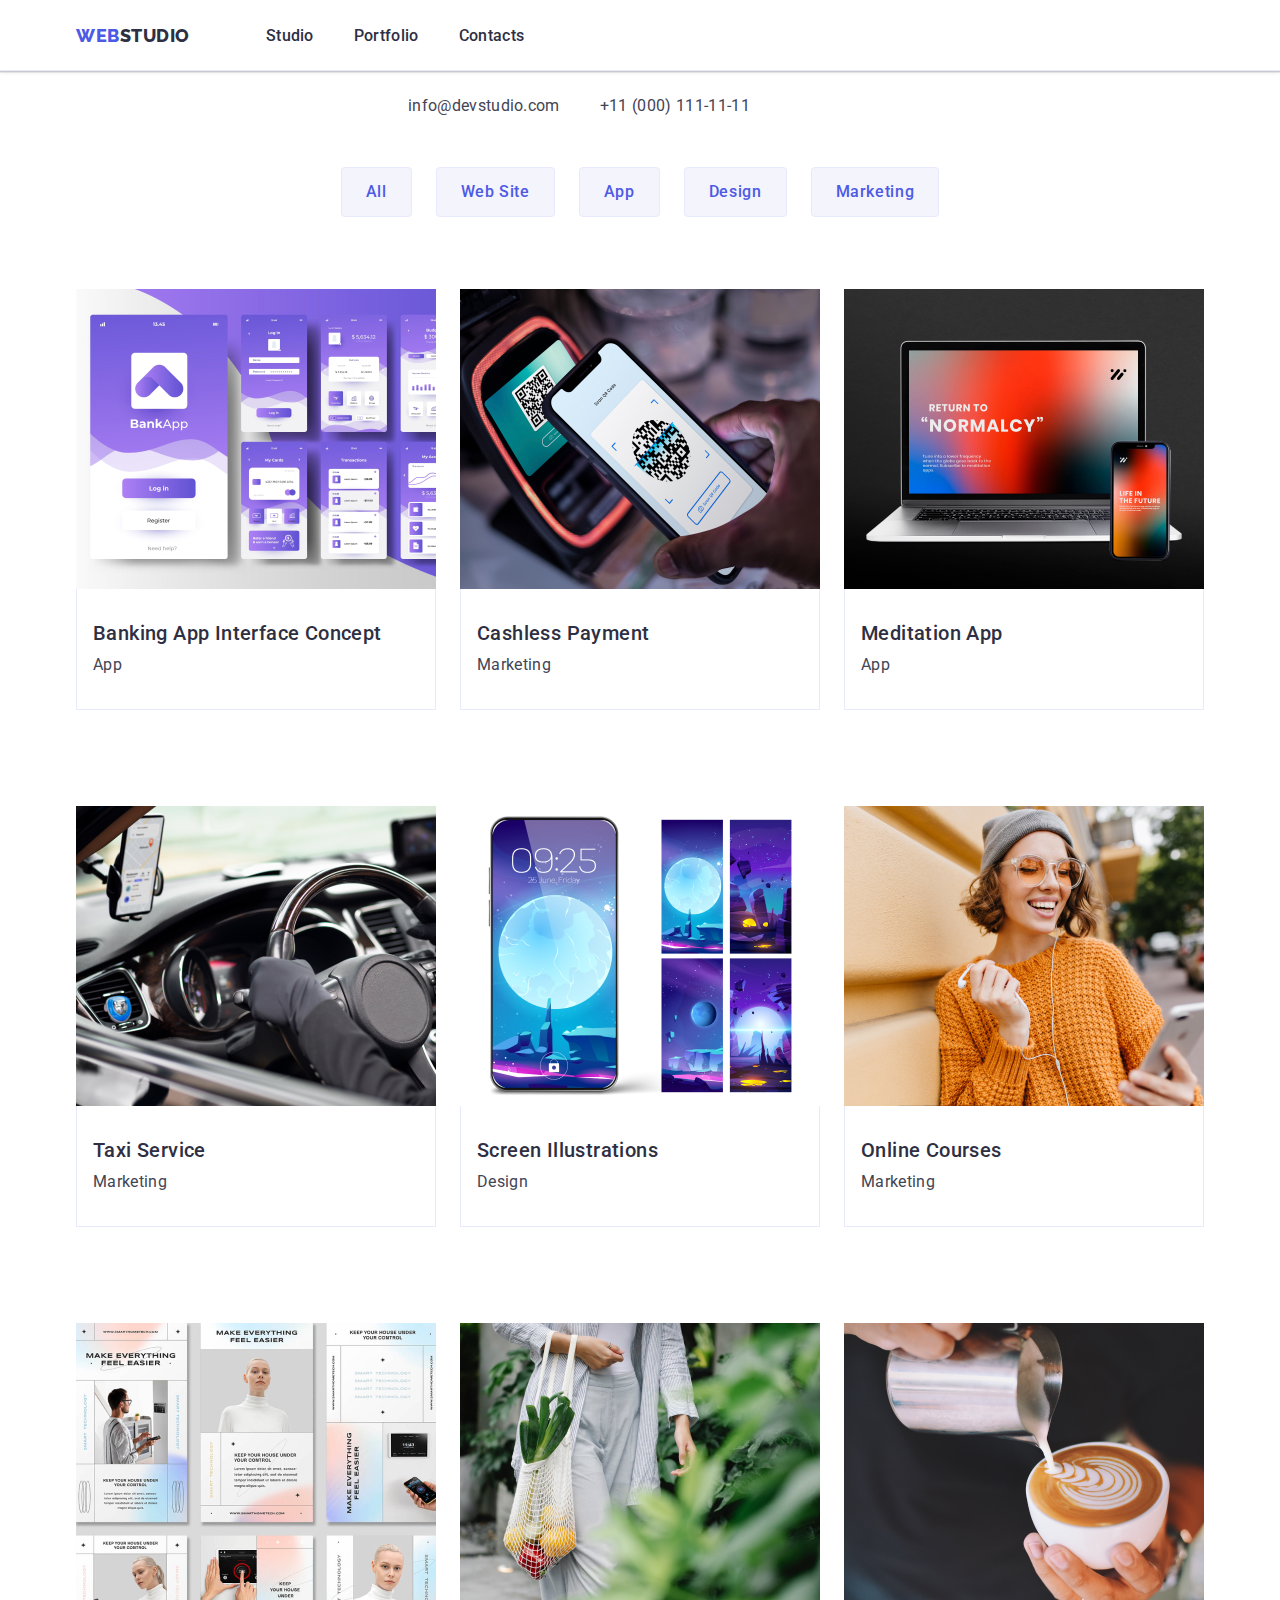
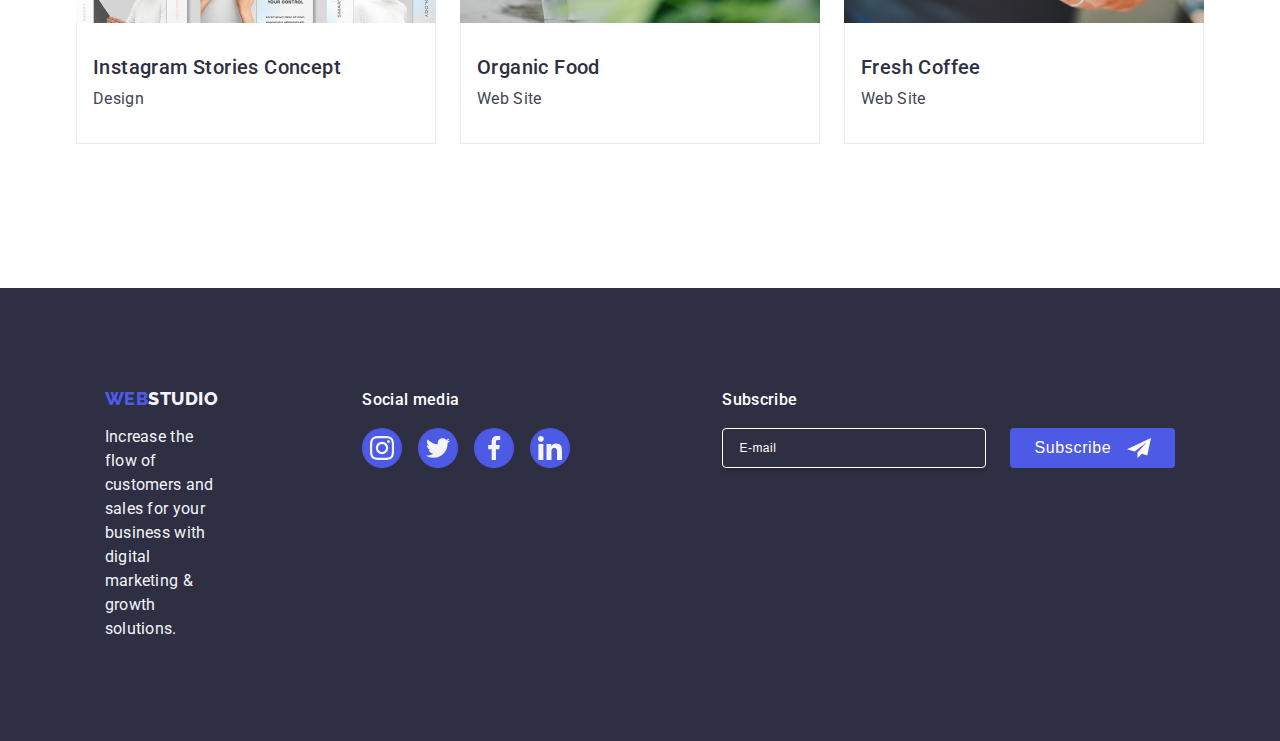
==== commit f53929b1: "menu and header" ====
--- a/portfolio.html
+++ b/portfolio.html
@@ -313,50 +313,56 @@
       </div>
     </main>
     <footer class="footer">
-      <div class="container-footer">
-        <div class="footer-logo-and-description">
-          <a href="./index.html" class="logo-part-foot"
-            >WEB<span class="logo-foot">Studio</span></a
-          >
-          <p class="footer-paragraph">
-            Increase the flow of customers and <br />sales for your business
-            with digital <br />
-            marketing & growth solutions.
-          </p>
+      <div class="container container-footer">
+        <!-- Am adaugat un div pt design tableta -->
+        <div class="footer-logo-description-social-media-container">
+          <div class="footer-logo-and-description">
+            <!-- am pus margin bottom pe clasa pt tableta -->
+
+            <a href="./index.html" class="logo-part-foot"
+              >WEB<span class="logo-foot">Studio</span></a
+            >
+            <p class="footer-paragraph">
+              Increase the flow of customers and <br />sales for your business
+              with digital <br />
+              marketing & growth solutions.
+            </p>
+          </div>
+          <div class="footer-social-media-container">
+            <p class="footer-social-media-paragraph">Social media</p>
+            <ul class="footer-list">
+              <li class="footer-item-social-media-list">
+                <a href="" class="footer-social-media-link">
+                  <svg width="24" height="24" class="footer-logo">
+                    <use href="./images/icons.svg#instagram" />
+                  </svg>
+                </a>
+              </li>
+              <li class="footer-item-social-media-list">
+                <a href="" class="footer-social-media-link">
+                  <svg width="24" height="24" class="footer-logo">
+                    <use href="./images/icons.svg#twitter" />
+                  </svg>
+                </a>
+              </li>
+              <li class="footer-item-social-media-list">
+                <a href="" class="footer-social-media-link">
+                  <svg width="24" height="24" class="footer-logo">
+                    <use href="./images/icons.svg#facebook" />
+                  </svg>
+                </a>
+              </li>
+              <li class="footer-item-social-media-list">
+                <a href="" class="footer-social-media-link">
+                  <svg width="24" height="24" class="footer-logo">
+                    <use href="./images/icons.svg#linkedin" />
+                  </svg>
+                </a>
+              </li>
+            </ul>
+          </div>
         </div>
-        <div>
-          <p class="footer-social-media-paragraph">Social media</p>
-          <ul class="footer-list">
-            <li class="footer-item-social-media-list">
-              <a href="" class="footer-social-media-link">
-                <svg width="24" height="24" class="footer-logo">
-                  <use href="./images/icons.svg#instagram" />
-                </svg>
-              </a>
-            </li>
-            <li class="footer-item-social-media-list">
-              <a href="" class="footer-social-media-link">
-                <svg width="24" height="24" class="footer-logo">
-                  <use href="./images/icons.svg#twitter" />
-                </svg>
-              </a>
-            </li>
-            <li class="footer-item-social-media-list">
-              <a href="" class="footer-social-media-link">
-                <svg width="24" height="24" class="footer-logo">
-                  <use href="./images/icons.svg#facebook" />
-                </svg>
-              </a>
-            </li>
-            <li class="footer-item-social-media-list">
-              <a href="" class="footer-social-media-link">
-                <svg width="24" height="24" class="footer-logo">
-                  <use href="./images/icons.svg#linkedin" />
-                </svg>
-              </a>
-            </li>
-          </ul>
-        </div>
+        <!-- s-a terminat div ul pt design tableta  -->
         <div class="footer-subscribe-container">
           <p class="footer-subscribe-paragraph">Subscribe</p>
           <form class="footer-subscribe-form">
--- a/css/styles.css
+++ b/css/styles.css
@@ -46,14 +46,6 @@
 .list {
   /* display: flex; */
   gap: 40px;
-}
-
-.contact {
-  font-style: normal;
-  color: #757575;
-  font-size: 14px;
-  font-weight: 500;
-  letter-spacing: 0.02em;
 }
 
 .link {
--- a/css/header-styles.css
+++ b/css/header-styles.css
@@ -5,15 +5,17 @@
 }
 
 .container-header {
-  display: flex;
-  justify-content: space-between;
-  align-items: center;
-}
-
-.logo-nav {
+  height: 70px;
+  display: block;
+  align-content: center;
+  /* justify-content: space-between;
+  align-items: center; */
+}
+
+/* .logo-nav {
   display: flex;
   align-items: center;
-}
+} */
 
 .logo-link {
   font-family: "Raleway", sans-serif;
@@ -37,17 +39,13 @@
   color: #2e2f42;
 }
 
-.list-nav {
-  display: none;
-  gap: 40px;
-}
 .page-description-link {
   color: #2e2f42;
-  font-size: 16px;
-  line-height: 1.5;
-  font-weight: 500;
-  letter-spacing: 0.02em;
-  letter-spacing: 0.32px;
+  font-size: 36px;
+  font-weight: 700;
+  line-height: 1.11em;
+  letter-spacing: 0.72px;
+  text-transform: capitalize;
   display: inline-block;
   padding: 24px 0;
   text-decoration: none;
@@ -74,26 +72,189 @@
   color: #404bbf;
 }
 
+.contact {
+  font-style: normal;
+  color: #757575;
+  font-size: 14px;
+  font-weight: 500;
+  letter-spacing: 0.02em;
+}
+
 .address-description {
   color: #434455;
-  font-size: 16px;
-  font-weight: 400;
-  line-height: 1.5;
-  letter-spacing: 0.32px;
+  font-size: 36px;
+  font-weight: 700;
+  line-height: 1.11;
+  letter-spacing: 0.72px;
+  text-transform: capitalize;
   text-decoration: none;
   transition: color 250ms cubic-bezier(0.4, 0, 0.2, 1);
 }
 
+.header-menu-button {
+  margin-left: auto;
+  background: none;
+  border: none;
+  cursor: pointer;
+  display: block;
+}
+
+.list-nav {
+  display: flex;
+  gap: 40px;
+}
+
+@media screen and (width < 768px) {
+  .header-menu {
+    visibility: hidden;
+    position: fixed;
+    right: 0;
+    top: 0;
+    bottom: 0;
+    background-color: white;
+    padding: 80px 40px 40px 40px;
+  }
+
+  .list-nav {
+    display: flex;
+    flex-direction: column;
+    gap: 40px;
+  }
+
+  .list-contact {
+    flex-direction: column-reverse;
+    gap: 0;
+    margin-top: 150px;
+  }
+  .hero-email {
+    font-size: 20px;
+    font-weight: 500;
+    line-height: 1.2em;
+    letter-spacing: 0.4px;
+    text-transform: lowercase;
+  }
+
+  .header-social-media-list {
+    display: flex;
+    justify-content: space-evenly;
+    gap: 56px;
+    margin-top: 48px;
+  }
+
+  .header-close-button {
+    border: 1px solid rgba(0, 0, 0, 0.1);
+    position: absolute;
+    top: 24px;
+    right: 24px;
+    width: 24px;
+    height: 24px;
+    border-radius: 50%;
+    display: flex;
+    align-items: center;
+    justify-content: center;
+    background-color: #e7e9fc;
+    padding: 0;
+    cursor: pointer;
+    transition: background-color 250ms cubic-bezier(0.4, 0, 0.2, 1),
+      border 250ms cubic-bezier(0.4, 0, 0.2, 1);
+  }
+}
+
 @media screen and (width>=768px) {
+  .logo-part {
+    margin-top: 25px;
+  }
+
+  .logo-nav {
+    display: flex;
+    flex-direction: row;
+    height: 70px;
+  }
+
+  .header-close-button {
+    display: none;
+  }
+  .header-menu {
+    display: flex;
+  }
+
   .list-nav {
     display: flex;
     gap: 40px;
   }
-}
-
-@media screen and (width>=768px) {
+
+  .address-description {
+    font-size: 12px;
+    font-weight: 400;
+    line-height: 1.16;
+    letter-spacing: 0.48px;
+    text-transform: lowercase;
+  }
+
+  .hero-contact-item {
+    height: 35px;
+  }
+
+  .contact {
+    display: flex;
+
+    margin-left: 121px;
+  }
+
+  .list-contact {
+    flex-direction: row;
+    gap: 40px;
+  }
+
+  .page-description-link {
+    font-size: 16px;
+    line-height: 1.5;
+    font-weight: 500;
+    letter-spacing: 0.02em;
+    letter-spacing: 0.32px;
+  }
+
+  .address-description {
+    font-size: 16px;
+    font-weight: 400;
+    line-height: 1.5;
+    letter-spacing: 0.32px;
+  }
+
+  .header-social-media-list {
+    display: none;
+  }
+  .header-menu-button {
+    display: none;
+  }
+}
+
+@media screen and (width>=1158px) {
+  .header-close-button {
+    display: none;
+  }
+
   .list-nav {
     display: flex;
     gap: 40px;
   }
-}
+
+  .address-description {
+    color: #434455;
+    font-size: 16px;
+    font-weight: 400;
+    line-height: 1.5;
+    letter-spacing: 0.32px;
+    text-decoration: none;
+    transition: color 250ms cubic-bezier(0.4, 0, 0.2, 1);
+  }
+
+  .list-contact {
+    flex-direction: row;
+    gap: 40px;
+  }
+
+  .contact {
+    margin-left: 332px;
+  }
+}
--- a/css/portfolio-styles.css
+++ b/css/portfolio-styles.css
@@ -5,10 +5,11 @@
 
 .filter-list {
   display: flex;
-  flex-direction: column;
-  justify-content: center;
+  flex-direction: row;
+  justify-content: flex-start;
   gap: 24px;
-  margin-bottom: 72px;
+  margin-bottom: 48px;
+  flex-wrap: wrap;
 }
 
 .filter {
@@ -46,10 +47,13 @@
 
 .projects-list {
   display: flex;
+  /* justify-content: center; */
+  /* align-items: center; */
   flex-direction: column;
   flex-wrap: wrap;
   column-gap: 24px;
   row-gap: 48px;
+  width: fit-content;
 }
 
 .filter-photos-list {
@@ -113,9 +117,15 @@
 @media screen and (width>=768px) {
   .filter-list {
     flex-direction: row;
+    justify-content: center;
   }
   .filter-photos-list {
     width: calc((100% - 72px) / 2);
+  }
+  .projects-list {
+    flex-direction: row;
+    /* justify-content: center;
+    align-items: center; */
   }
 }
 
--- a/css/footer-styles.css
+++ b/css/footer-styles.css
@@ -7,13 +7,14 @@
 .container-footer {
   display: flex;
   flex-direction: column;
-  /* justify-content: center;
-  align-items: center; */
+  justify-content: center;
+  align-items: center;
   gap: 72px;
 }
 
 .footer-logo-and-description {
-  margin-right: 120px;
+  display: grid;
+  margin-bottom: 72px;
 }
 
 .logo-part-foot {
@@ -25,7 +26,7 @@
   letter-spacing: 0.54px;
   text-transform: uppercase;
   text-decoration: none;
-  display: inline-block;
+  margin: auto;
 }
 
 .logo-foot {
@@ -49,18 +50,24 @@
   margin-top: 16px;
   /* margin-bottom: 72px; */
 }
+.footer-social-media-container {
+  display: grid;
+}
+
 .footer-social-media-paragraph {
   color: var(--white);
   font-size: 16px;
   font-weight: 500;
   line-height: 1.5;
   letter-spacing: 0.02em;
-  margin-bottom: 16px;
+  margin: auto;
 }
 
 .footer-list {
   display: flex;
   gap: 16px;
+  margin-top: 16px;
+  justify-content: center;
 }
 
 .footer-item-social-media-list {
@@ -90,22 +97,24 @@
 
 .footer-subscribe-container {
   margin-left: 0;
+  display: grid;
 }
 
 .footer-subscribe-paragraph {
-  margin-bottom: 16px;
   font-weight: 500;
   font-size: 16px;
   line-height: 1.5;
   letter-spacing: 0.02em;
   color: var(--white);
+  margin: auto;
 }
 
 .footer-subscribe-form {
   gap: 24px;
-}
-.footer-subscribe-label {
-}
+  margin-top: 16px;
+}
+/* .footer-subscribe-label {
+} */
 
 .footer-subscribe-input {
   width: 264px;
@@ -119,6 +128,7 @@
   box-shadow: 0px 4px 4px 0px rgba(0, 0, 0, 0.15);
   border-radius: 4px;
   color: var(--white);
+  /* margin-bottom: 16px; */
 }
 
 .footer-subscribe-input::placeholder {
@@ -140,7 +150,7 @@
   background-color: #4d5ae5;
   border: none;
   border-radius: 4px;
-  margin-top: 16px;
+  margin: auto;
 }
 
 .footer-subscribe-svg {
@@ -150,6 +160,37 @@
 @media screen and (width>=768px) {
   .footer {
     padding: var(--padding-vertical-global) 108px;
+  }
+
+  .footer-logo-description-social-media-container {
+    display: flex;
+    align-items: baseline;
+    gap: 24px;
+  }
+  .footer-logo-and-description {
+    margin-bottom: 0;
+  }
+
+  .logo-part-foot {
+    margin: 0;
+  }
+
+  .footer-social-media-paragraph {
+    margin: 0;
+  }
+
+  .footer-subscribe-container {
+    display: block;
+    align-self: baseline;
+    margin-left: 15px;
+  }
+
+  .footer-subscribe-paragraph {
+    margin: 0;
+  }
+
+  .footer-subscribe-form {
+    display: flex;
   }
 }
 
@@ -166,6 +207,7 @@
 
   .footer-logo-and-description {
     margin-right: 120px;
+    margin-bottom: 0;
   }
 
   .footer-subscribe-form {
@@ -178,4 +220,13 @@
   .footer-subscribe-container {
     margin-left: 80px;
   }
-}
+
+  .footer-subscribe-paragraph {
+    margin: 0;
+  }
+
+  /* .footer-social-media-container {
+    display: block;
+    align-self: center;
+  } */
+}
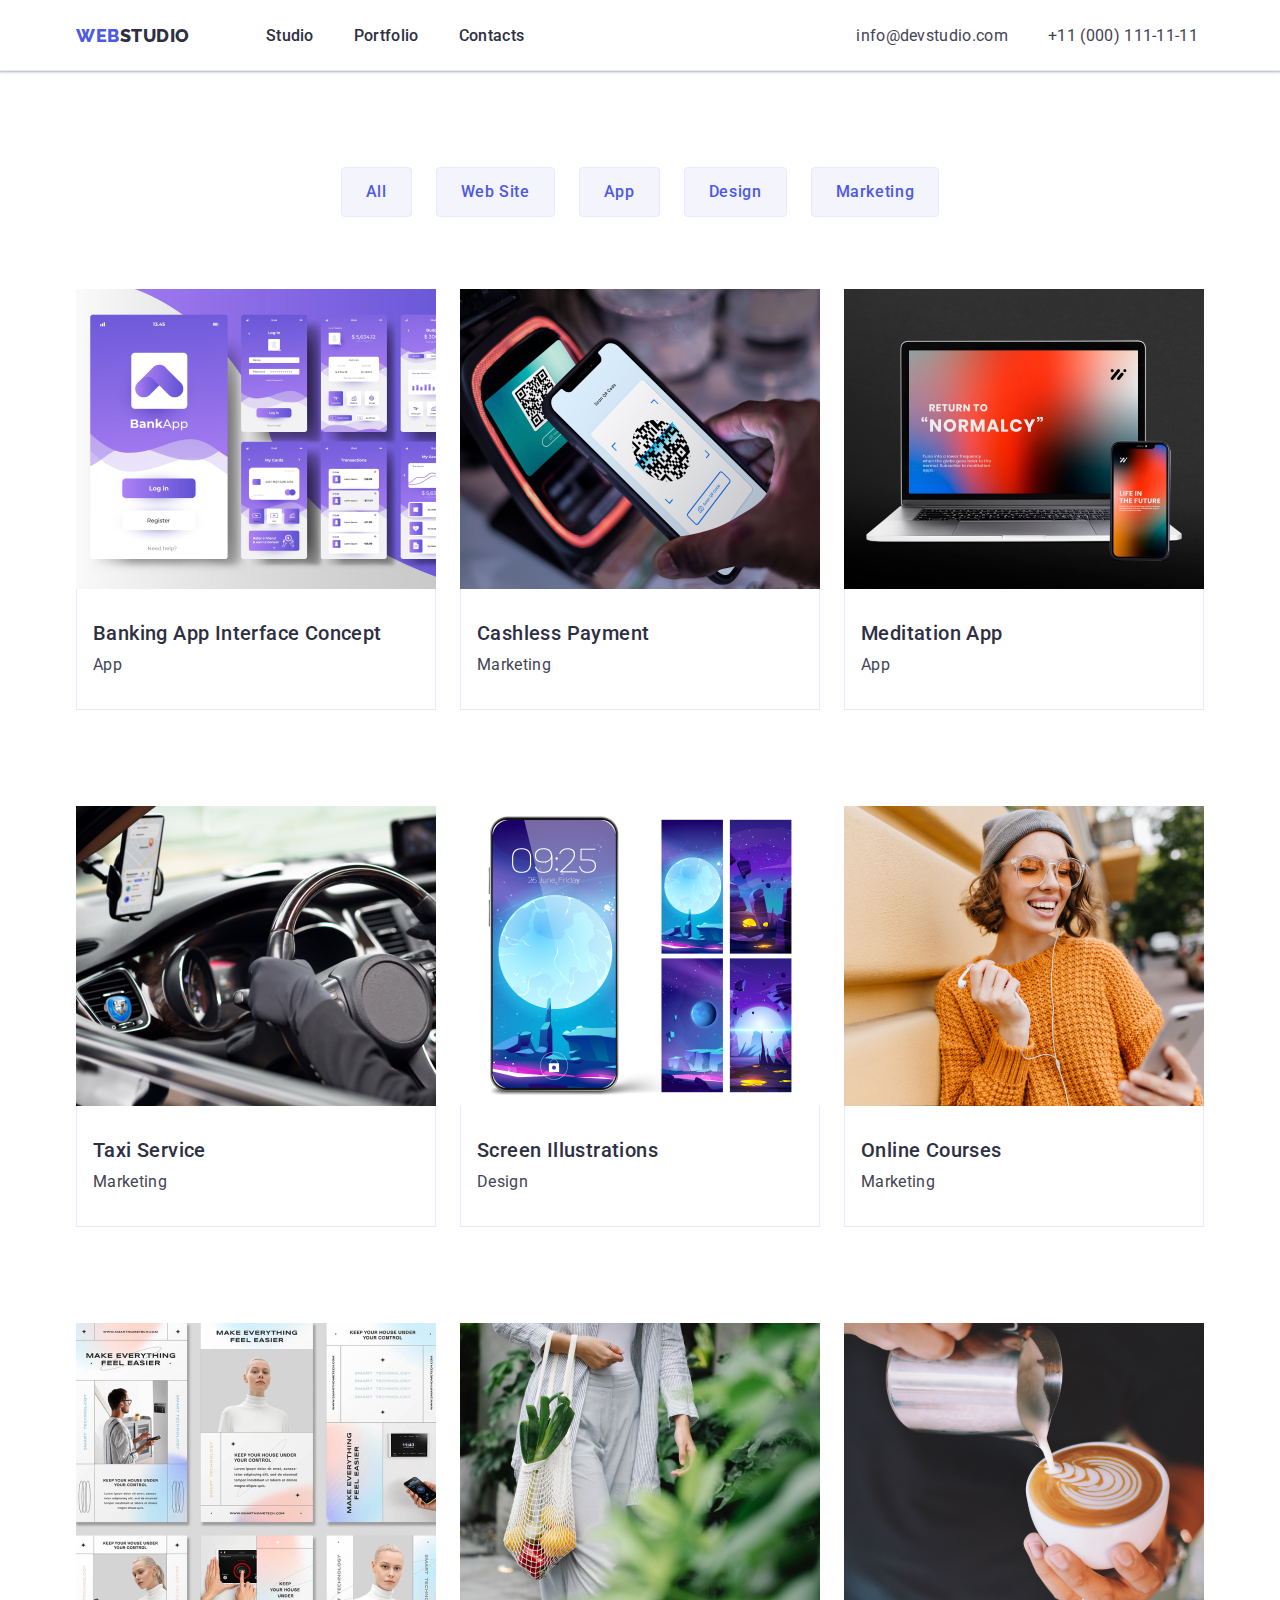
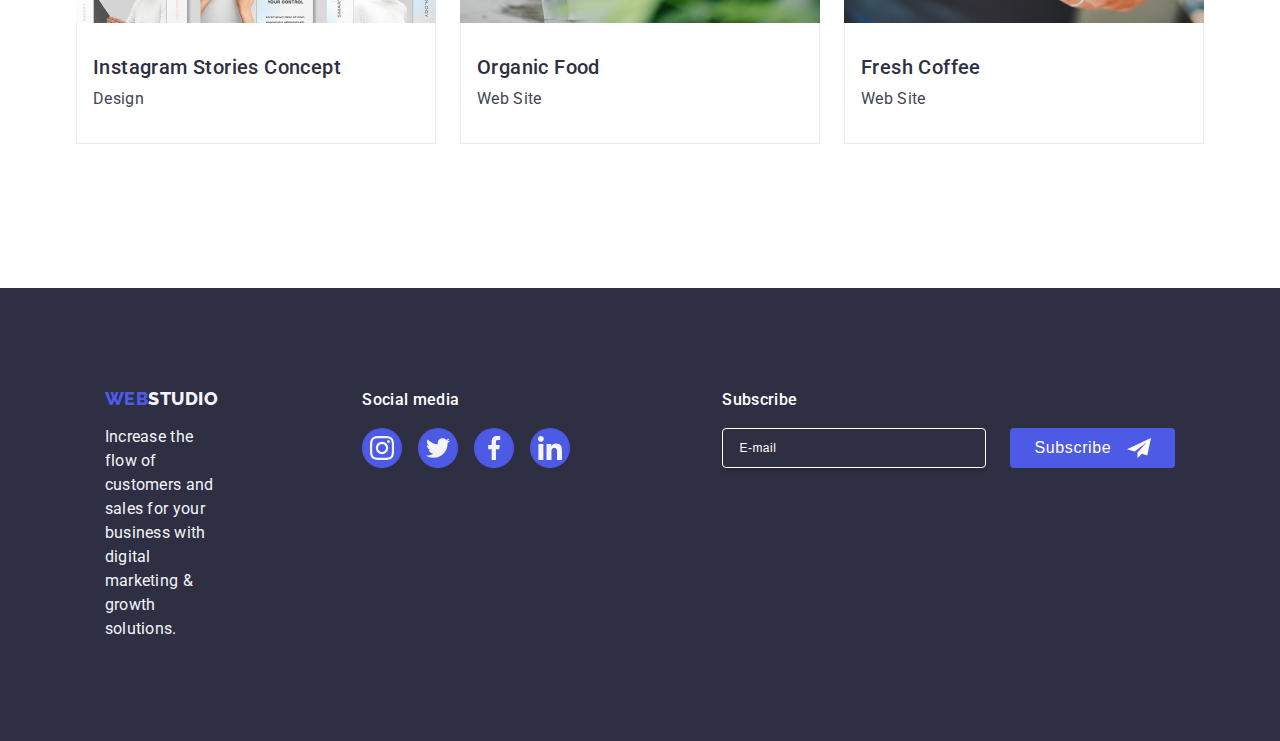
==== commit 8a171872: "Update portfolio.html" ====
--- a/portfolio.html
+++ b/portfolio.html
@@ -29,36 +29,78 @@
           <a href="./index.html" class="logo-link"
             >Web<span class="logo-part">Studio</span></a
           >
+          <button class="header-menu-button" data-menu-open>
+            <i data-feather="menu"></i>
+          </button>
 
-          <ul class="list-nav">
-            <li>
-              <a class="page-description-link" href="./index.html">Studio</a>
-            </li>
-            <li>
-              <a class="page-description-link" href="./portfolio.html"
-                >Portfolio</a
-              >
-            </li>
-            <li><a class="page-description-link" href="">Contacts</a></li>
-          </ul>
+          <div class="header-menu" data-menu>
+            <button type="button" class="header-close-button" data-menu-close>
+              <svg width="8" height="8" class="modal-icon">
+                <use href="./images/icons.svg#close"></use>
+              </svg>
+            </button>
+            <ul class="list-nav">
+              <li>
+                <a class="page-description-link" href="./index.html">Studio</a>
+              </li>
+              <li>
+                <a class="page-description-link" href="./portfolio.html"
+                  >Portfolio</a
+                >
+              </li>
+              <li>
+                <a class="page-description-link" href="">Contacts</a>
+              </li>
+            </ul>
+            <address class="contact">
+              <ul class="list-nav list-contact">
+                <li class="hero-contact-item">
+                  <a
+                    href="mailto:info@devstudio.com"
+                    class="address-description link hero-email"
+                    >info@devstudio.com</a
+                  >
+                </li>
+                <li>
+                  <a href="tel:+110001111111" class="address-description link"
+                    >+11 (000) 111-11-11</a
+                  >
+                </li>
+              </ul>
+
+              <ul class="header-social-media-list">
+                <li class="list-item-social-media-section-four">
+                  <a href="" class="social-media-links-section-four">
+                    <svg width="16" height="16" class="logo-section-four">
+                      <use href="./images/icons.svg#instagram" />
+                    </svg>
+                  </a>
+                </li>
+                <li class="list-item-social-media-section-four">
+                  <a href="" class="social-media-links-section-four">
+                    <svg width="16" height="16" class="logo-section-four">
+                      <use href="./images/icons.svg#twitter" />
+                    </svg>
+                  </a>
+                </li>
+                <li class="list-item-social-media-section-four">
+                  <a href="" class="social-media-links-section-four">
+                    <svg width="16" height="16" class="logo-section-four">
+                      <use href="./images/icons.svg#facebook" />
+                    </svg>
+                  </a>
+                </li>
+                <li class="list-item-social-media-section-four">
+                  <a href="" class="social-media-links-section-four">
+                    <svg width="16" height="16" class="logo-section-four">
+                      <use href="./images/icons.svg#linkedin" />
+                    </svg>
+                  </a>
+                </li>
+              </ul>
+            </address>
+          </div>
         </nav>
-
-        <address class="contact">
-          <ul class="list-nav">
-            <li>
-              <a
-                href="mailto:info@devstudio.com"
-                class="address-description link"
-                >info@devstudio.com</a
-              >
-            </li>
-            <li>
-              <a href="tel:+110001111111" class="address-description link"
-                >+11 (000) 111-11-11</a
-              >
-            </li>
-          </ul>
-        </address>
       </div>
     </header>
     <main>
@@ -385,6 +427,6 @@
         </div>
       </div>
     </footer>
-    <script src="./js/modal.js"></script>
+    <script type="text/javascript" src="./menu/menu.js"></script>
   </body>
 </html>
